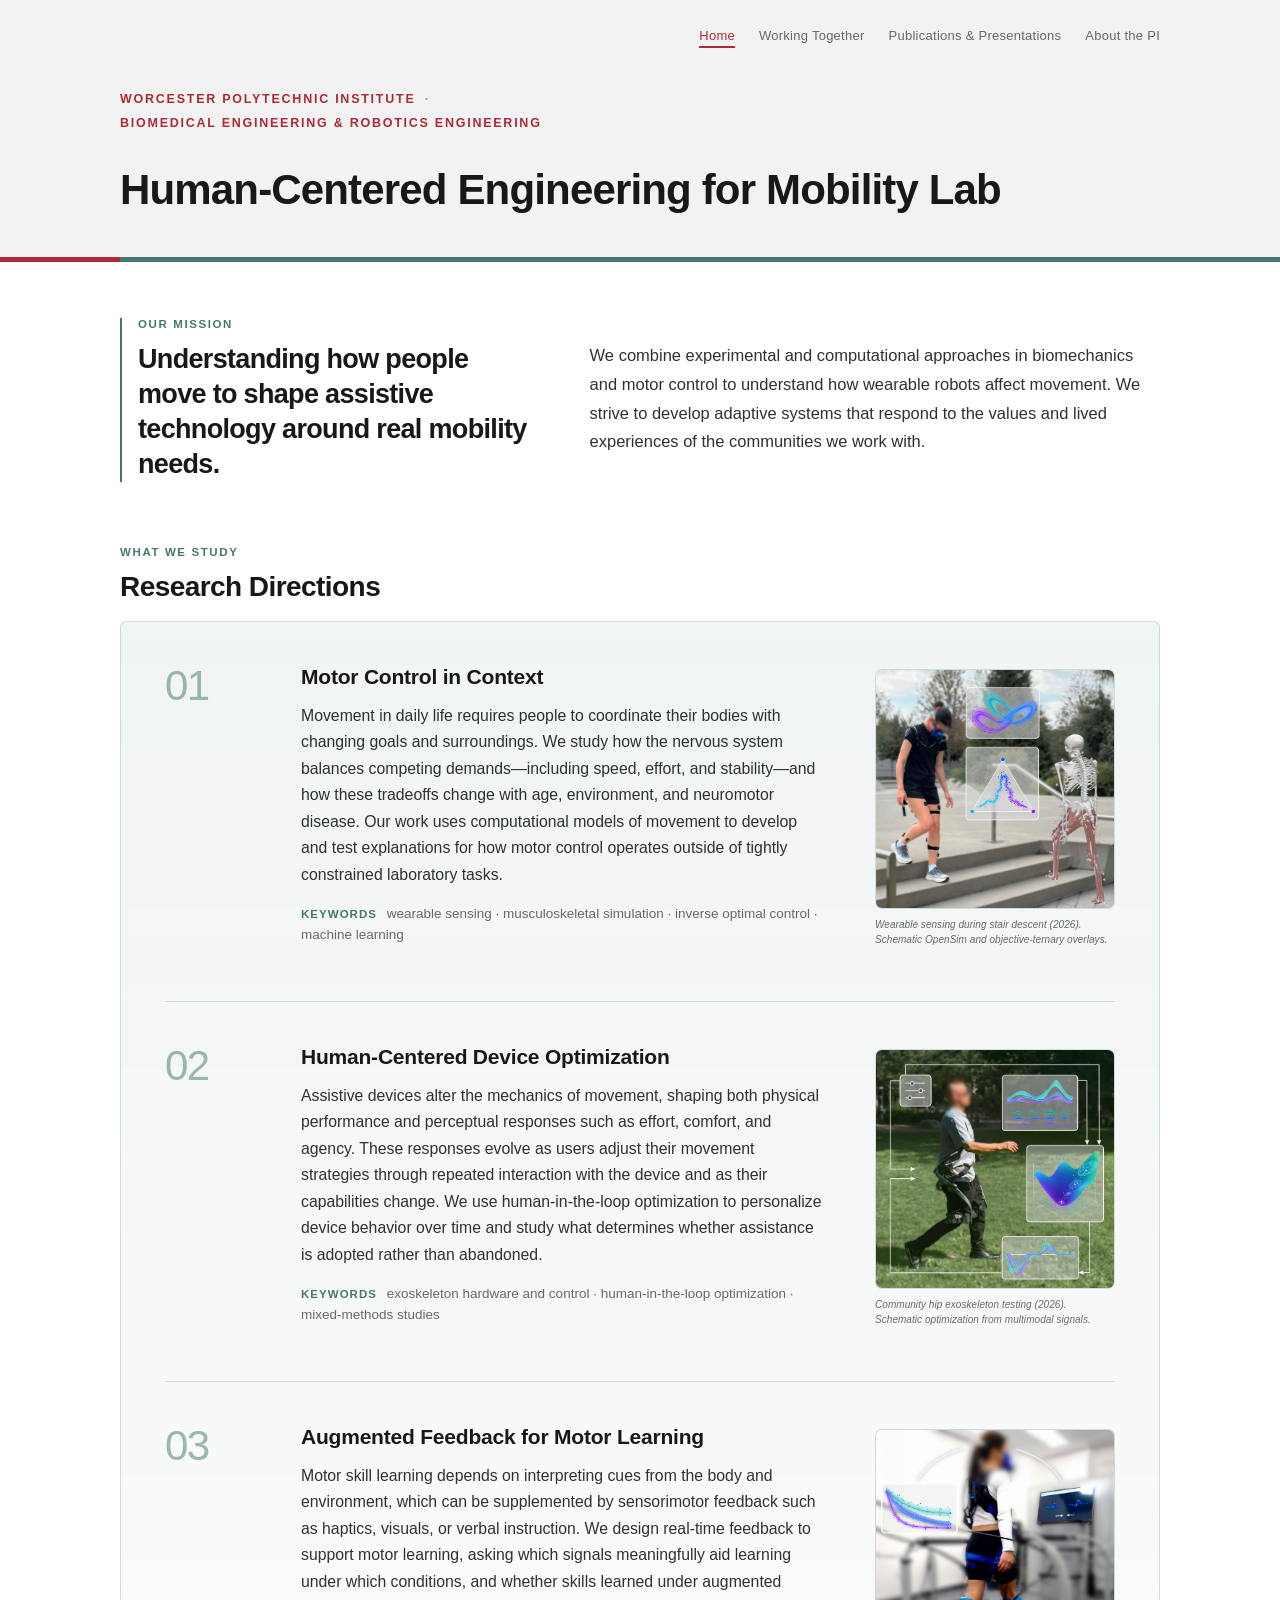
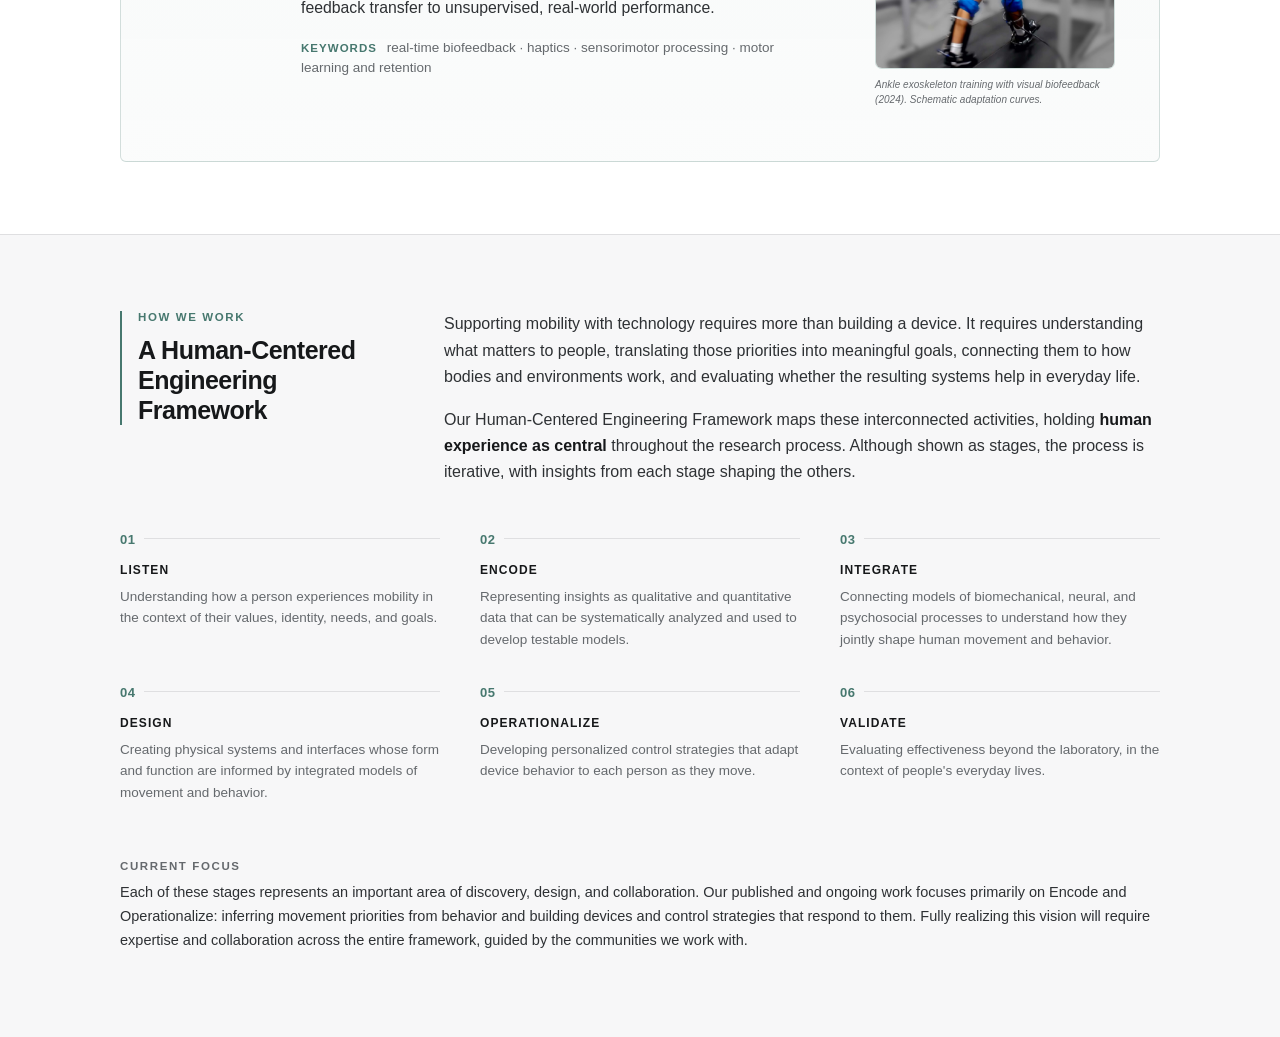
==== index.html @ 4e9370fb "Add research thrust captions" ====
<!DOCTYPE html>
<html lang="en">
<head>
<meta charset="UTF-8">
<meta name="viewport" content="width=device-width, initial-scale=1">
<title>Human-Centered Engineering for Mobility Lab — WPI</title>
<style>
  :root{
    --header:#F2F2F3;
    --heading:#16181A;
    --heading-deep:#0C0E10;
    --ink:#2E3134;
    --muted:#65696D;
    --line:#DFDFE1;
    --surface:#F7F7F8;
    --paper:#ffffff;
    --crimson:#AC2B37;
    --teal:#47786F;
    --teal-soft:#EDF3F1;
    --wrap:1120px;
    --gutter:40px;
    --sq:240px;
  }

  *{box-sizing:border-box;}
  body{margin:0;font-family:'Helvetica Neue',Arial,sans-serif;color:var(--ink);background:var(--paper);}
  .wrap{max-width:var(--wrap);margin:0 auto;padding:0 var(--gutter);}
  @media (min-width:1700px){:root{--wrap:1240px;}}
  strong{color:var(--heading);font-weight:600;}

  /* Shared section language */
  .eyebrow{
    margin:0 0 10px;
    font-size:11.5px;
    line-height:1.2;
    letter-spacing:.14em;
    text-transform:uppercase;
    font-weight:700;
    color:var(--teal);
  }
  .section-title{
    margin:0;
    color:var(--heading);
    font-size:28px;
    line-height:1.2;
    letter-spacing:-.02em;
    font-weight:650;
  }
  .section-intro{
    max-width:760px;
    margin:14px 0 0;
    font-size:16px;
    line-height:1.65;
    color:var(--ink);
  }

  /* HERO: institutional identity */
  .hero{background:var(--header);padding:28px 0 48px;position:relative;}
  .hero::after{
    content:'';position:absolute;left:0;right:0;bottom:0;height:5px;
    /* the crimson/teal break lands on the content edge at every width */
    background:linear-gradient(to right,
      var(--crimson) 0,
      var(--crimson) max(var(--gutter), calc((100% - var(--wrap))/2 + var(--gutter))),
      var(--teal) 0);
  }
  .topnav{display:flex;justify-content:flex-end;gap:24px;margin-bottom:40px;}
  .topnav a{color:var(--muted);font-size:13px;text-decoration:none;letter-spacing:.02em;padding-bottom:3px;border-bottom:2px solid transparent;}
  .topnav a:hover{color:var(--heading);}
  .topnav a.here{color:var(--crimson);border-bottom-color:var(--crimson);}
  .kicker{font-size:12.5px;letter-spacing:.14em;text-transform:uppercase;color:var(--crimson);font-weight:700;margin-bottom:30px;line-height:1.9;}
  .kicker .sep{margin:0 .75em;opacity:.55;}
  .hero h1{font-size:42px;line-height:1.15;margin:0;color:var(--heading);font-weight:650;letter-spacing:-.02em;}

  /* MISSION: open editorial statement between the hero and research panel */
  .mission{padding:56px 0 64px;background:var(--paper);}
  .mission-inner{
    display:grid;grid-template-columns:minmax(280px,.85fr) minmax(0,1.15fr);
    gap:48px;align-items:start;
    text-align:left;
  }
  .mission-heading{padding-left:16px;border-left:2px solid var(--teal);}
  .mission .eyebrow{color:var(--teal);}
  .mission .tagline{
    font-size:27px;line-height:1.3;font-weight:650;color:var(--heading);
    margin:0;letter-spacing:-.025em;max-width:430px;
  }
  .mission .statement{
    font-size:16.5px;line-height:1.75;margin:23px 0 0;color:var(--ink);max-width:620px;
  }

  /* RESEARCH DIRECTIONS: concrete program, structured and image-bearing */
  .thrusts{padding:0 0 72px;}
  .research-header{display:grid;grid-template-columns:minmax(0,1fr) minmax(0,1.15fr);gap:60px;align-items:end;margin-bottom:18px;}
  .research-header .section-intro{margin:0;max-width:none;padding-bottom:3px;}
  .thrusts .panel{
    padding:0 44px;
    border-radius:6px;
    background:linear-gradient(180deg,rgba(71,120,111,.08),rgba(71,120,111,.025));
    border:1px solid rgba(71,120,111,.22);
  }
  .thrust{
    display:grid;grid-template-columns:84px minmax(0,1fr) var(--sq);
    gap:52px;padding:42px 0 54px;border-top:1px solid rgba(71,120,111,.2);align-items:start;
  }
  .thrust:first-child{border-top:none;}
  .thrust-index{
    font-size:42px;line-height:1;color:#47786f85;
    letter-spacing:-.04em;font-weight:500;padding-top:1px;
  }
  .thrust-body{
    display:flex;flex-direction:column;justify-content:space-between;
    min-height:var(--sq);
  }
  .thrust h3{margin:0 0 12px;font-size:21px;line-height:1.25;color:var(--heading);letter-spacing:-.01em;}
  .thrust p{margin:0;font-size:15.8px;line-height:1.68;color:var(--ink);}
  .approaches{margin-top:16px!important;font-size:13.5px!important;line-height:1.5!important;color:var(--muted)!important;font-style:normal!important;}
  .approaches strong{font-size:11.5px;text-transform:uppercase;letter-spacing:.09em;color:var(--teal);margin-right:6px;}
  .thrust .photo{
    aspect-ratio:1/1;border-radius:7px;overflow:hidden;margin-top:5px;
    border:1px solid rgba(71,120,111,.18);background:var(--teal-soft);
  }
  .thrust .photo img{width:100%;height:100%;object-fit:cover;display:block;object-position:center;}
  .thrust-figure{margin:0;}
  .thrust figcaption{
    margin-top:9px;font-size:10px;line-height:1.45;color:var(--muted);
    font-style:italic;letter-spacing:.005em;
  }

  /* FRAMEWORK: a distinct conceptual lens, full-width band */
  .framework{padding:76px 0 84px;background:var(--surface);border-top:1px solid var(--line);}
  .framework-shell{
    display:grid;grid-template-columns:260px minmax(0,1fr);gap:64px;
    align-items:start;
  }
  .framework-label{
    position:sticky;top:28px;
    padding-left:16px;border-left:2px solid var(--teal);
  }
  .framework-label .eyebrow{color:var(--teal);}
  .framework-label .section-title{font-size:25px;}
  .framework-copy p{font-size:16px;line-height:1.65;color:var(--ink);margin:0 0 16px;}
  .framework-copy p:last-child{margin-bottom:0;}
  .framework-figure{margin:52px 0 0;padding:0;background:transparent;border:0;}
  .framework-figure img{width:100%;height:auto;display:block;border-radius:4px;margin:0;}
  .framework-figure:not(:has(img)) .stage-row,
  .framework-figure:has(img[hidden]) .stage-row { margin-top: 0; }

   .stage-row{
    display:grid;grid-template-columns:repeat(3,minmax(0,1fr));gap:40px 40px;margin:0;
    counter-reset:stage;
  }
  .stage-row div{
    font-size:13.5px;line-height:1.6;color:var(--muted);
    padding-top:12px;border-top:1px solid var(--line);
    counter-increment:stage;position:relative;
  }
  /* stage number sits on the rule, knocked out of the line */
  .stage-row div::before{
    content:counter(stage,decimal-leading-zero);
    position:absolute;top:0;left:0;transform:translateY(-50%);
    font-size:13px;line-height:1;font-weight:600;letter-spacing:.04em;
    color:var(--teal);
    background:var(--surface);padding:0 8px 0 0;
  }
  .stage-row h5{margin:10px 0 6px;font-size:12px;color:var(--heading);text-transform:uppercase;letter-spacing:.09em;}
  
  .stage-row p{margin:0;}
  .framework-note{width:100%;max-width:none;margin:56px 0 0;}
  .framework-note .eyebrow{margin-bottom:8px;color:var(--muted);}
  .framework-note .note-copy{margin:0;font-size:14.5px;line-height:1.65;color:var(--ink);}

  @media (max-width:1120px){
    .stage-row{gap:26px 28px;}
  }
  @media (max-width:980px){
    .thrust{grid-template-columns:72px minmax(0,1fr) 200px;gap:38px;}
  }
  @media (max-width:860px){
    .mission-inner{grid-template-columns:1fr;gap:26px;}
    .mission-heading{padding-left:14px;}
    .mission .tagline,.mission .statement{max-width:680px;}
    .mission .statement{margin-top:0;}
    .research-header{grid-template-columns:1fr;gap:14px;}
    .research-header .section-intro{padding-bottom:0;}
    .thrust{grid-template-columns:60px minmax(0,1fr);gap:24px;}
    .thrust-figure{grid-column:2;max-width:320px;margin-top:17px;}
    .thrust-body{min-height:0;}
    .framework-shell{grid-template-columns:1fr;gap:26px;}
    .framework-label{position:static;}
    .framework-figure{margin-top:32px;padding:0;}
  }
  @media (max-width:760px){
    :root{--gutter:24px;}
    .hero{padding:22px 0 40px;}
    .hero h1{font-size:32px;}
    .topnav{justify-content:flex-start;flex-wrap:wrap;gap:16px;margin-bottom:28px;}
    .mission{padding:42px 0 48px;}
    .mission .tagline{font-size:25px;}
    .mission .statement{font-size:16px;}
    .thrusts{padding-bottom:64px;}
    .thrusts .panel{padding:0 24px;}
    .thrust{grid-template-columns:1fr;gap:12px;padding:34px 0;}
    .thrust-index{font-size:30px;}
    .thrust-figure{grid-column:1;max-width:300px;margin-top:13px;}
    .framework{padding:52px 0 58px;}
    .stage-row{grid-template-columns:repeat(2,minmax(0,1fr));gap:20px 22px;}
  }
  @media (max-width:520px){
    .stage-row{grid-template-columns:minmax(0,1fr);gap:16px;}
  }
</style>
</head>
<body>

<section class="hero">
  <div class="wrap">
    <div class="topnav">
      <a href="/" class="here">Home</a>
      <a href="/working-together/">Working Together</a>
      <a href="/publications/">Publications &amp; Presentations</a>
      <a href="/about/">About the PI</a>
    </div>
    <div class="kicker">Worcester Polytechnic Institute<span class="sep">·</span><br>Biomedical Engineering &amp; Robotics Engineering</div>
    <h1>Human-Centered Engineering for Mobility Lab</h1>
  </div>
</section>

<section class="mission">
  <div class="wrap">
    <div class="mission-inner">
      <div class="mission-heading">
        <p class="eyebrow">Our mission</p>
        <p class="tagline">Understanding how people move to shape assistive technology around real mobility needs.</p>
      </div>
      <p class="statement">We combine experimental and computational approaches in biomechanics and motor control to understand how wearable robots affect movement.
        We strive to develop adaptive systems that respond to the values and lived experiences of the communities we work with.</p>
    </div>
  </div>
</section>

<section class="thrusts">
  <div class="wrap">
    <div class="research-header">
      <div>
        <p class="eyebrow">What we study</p>
        <h2 class="section-title">Research Directions</h2>
      </div>
    </div>

    <div class="panel">
      <div class="thrust">
        <div class="thrust-index">01</div>
        <div class="thrust-body">
          <h3>Motor Control in Context</h3>
          <p>Movement in daily life requires people to coordinate their bodies with changing goals and surroundings. We study how the nervous system balances competing demands—including speed, effort, and stability—and how these tradeoffs change with age, environment, and neuromotor disease. Our work uses computational models of movement to develop and test explanations for how motor control operates outside of tightly constrained laboratory tasks.</p>
          <p class="approaches"><strong>Keywords</strong> wearable sensing · musculoskeletal simulation · inverse optimal control · machine learning </p>
        </div>
        <figure class="thrust-figure">
          <div class="photo"><img src="/media/thrusts_control.jpg" alt="Person walking on a city street wearing wearable motion and muscle sensors, beside a musculoskeletal model in the same posture and inset plots of movement dynamics and shifting control priorities."></div>
          <figcaption>Wearable sensing during stair descent (2026). Schematic OpenSim and objective-ternary overlays.</figcaption>
        </figure>
      </div>

      <div class="thrust">
        <div class="thrust-index">02</div>
        <div class="thrust-body">
          <h3>Human-Centered Device Optimization</h3>
          <p>Assistive devices alter the mechanics of movement, shaping both physical performance and perceptual responses such as effort, comfort, and agency. These responses evolve as users adjust their movement strategies through repeated interaction with the device and as their capabilities change. We use human-in-the-loop optimization to personalize device behavior over time and study what determines whether assistance is adopted rather than abandoned.</p>
          <p class="approaches"><strong>Keywords</strong> exoskeleton hardware and control · human-in-the-loop optimization · mixed-methods studies</p>
        </div>
        <figure class="thrust-figure">
          <div class="photo"><img src="/media/thrusts_hilo.jpg" alt="Person walking outdoors in a hip exoskeleton, with arrows tracing a human-in-the-loop optimization cycle: assistance settings, measured responses, an optimization landscape, and updated torque profiles."></div>
          <figcaption>Community hip exoskeleton testing (2026). Schematic optimization from multimodal signals.</figcaption>
        </figure>
      </div>

      <div class="thrust">
        <div class="thrust-index">03</div>
        <div class="thrust-body">
          <h3>Augmented Feedback for Motor Learning</h3>
          <p>Motor skill learning depends on interpreting cues from the body and environment, which can be supplemented by sensorimotor feedback such as haptics, visuals, or verbal instruction. We design real-time feedback to support motor learning, asking which signals meaningfully aid learning under which conditions, and whether skills learned under augmented feedback transfer to unsupervised, real-world performance.</p>
          <p class="approaches"><strong>Keywords</strong> real-time biofeedback · haptics · sensorimotor processing · motor learning and retention</p>
        </div>
        <figure class="thrust-figure">
          <div class="photo"><img src="/media/thrusts_coach.jpg" alt="Person walking on a treadmill with ankle exoskeletons while a monitor provides real-time visual biofeedback about their movement."></div>
          <figcaption>Ankle exoskeleton training with visual biofeedback (2024). Schematic adaptation curves.</figcaption>
        </figure>
      </div>
    </div>
  </div>
</section>

<section class="framework">
  <div class="wrap">
    <div class="framework-shell">
      <div class="framework-label">
        <p class="eyebrow">How we work</p>
        <h2 class="section-title">A Human-Centered Engineering Framework</h2>
      </div>

      <div class="framework-copy">
        <p>Supporting mobility with technology requires more than building a device. It requires understanding what matters to people, translating those priorities into meaningful goals, connecting them to how bodies and environments work, and evaluating whether the resulting systems help in everyday life.</p>
        <p>Our Human-Centered Engineering Framework maps these interconnected activities, holding <strong>human experience as central</strong> throughout the research process. Although shown as stages, the process is iterative, with insights from each stage shaping the others.</p>
      </div>
    </div>

    <figure class="framework-figure">
      <figcaption class="stage-row">
        <div><h5>Listen</h5><p>Understanding how a person experiences mobility in the context of their values, identity, needs, and goals.</p></div>
        <div><h5>Encode</h5><p>Representing insights as qualitative and quantitative data that can be systematically analyzed and used to develop testable models.</p></div>
        <div><h5>Integrate</h5><p>Connecting models of biomechanical, neural, and psychosocial processes to understand how they jointly shape human movement and behavior.</p></div>
        <div><h5>Design</h5><p>Creating physical systems and interfaces whose form and function are informed by integrated models of movement and behavior.</p></div>
        <div><h5>Operationalize</h5><p>Developing personalized control strategies that adapt device behavior to each person as they move.</p></div>
        <div><h5>Validate</h5><p>Evaluating effectiveness beyond the laboratory, in the context of people's everyday lives.</p></div>
      </figcaption>
    </figure>

    <div class="framework-note">
      <p class="eyebrow">Current focus</p>
      <p class="note-copy">Each of these stages represents an important area of discovery, design, and collaboration. Our published and ongoing work focuses primarily on Encode and Operationalize: inferring movement priorities from behavior and building devices and control strategies that respond to them. Fully realizing this vision will require expertise and collaboration across the entire framework, guided by the communities we work with.</p>
    </div>
  </div>
</section>

</body>
</html>
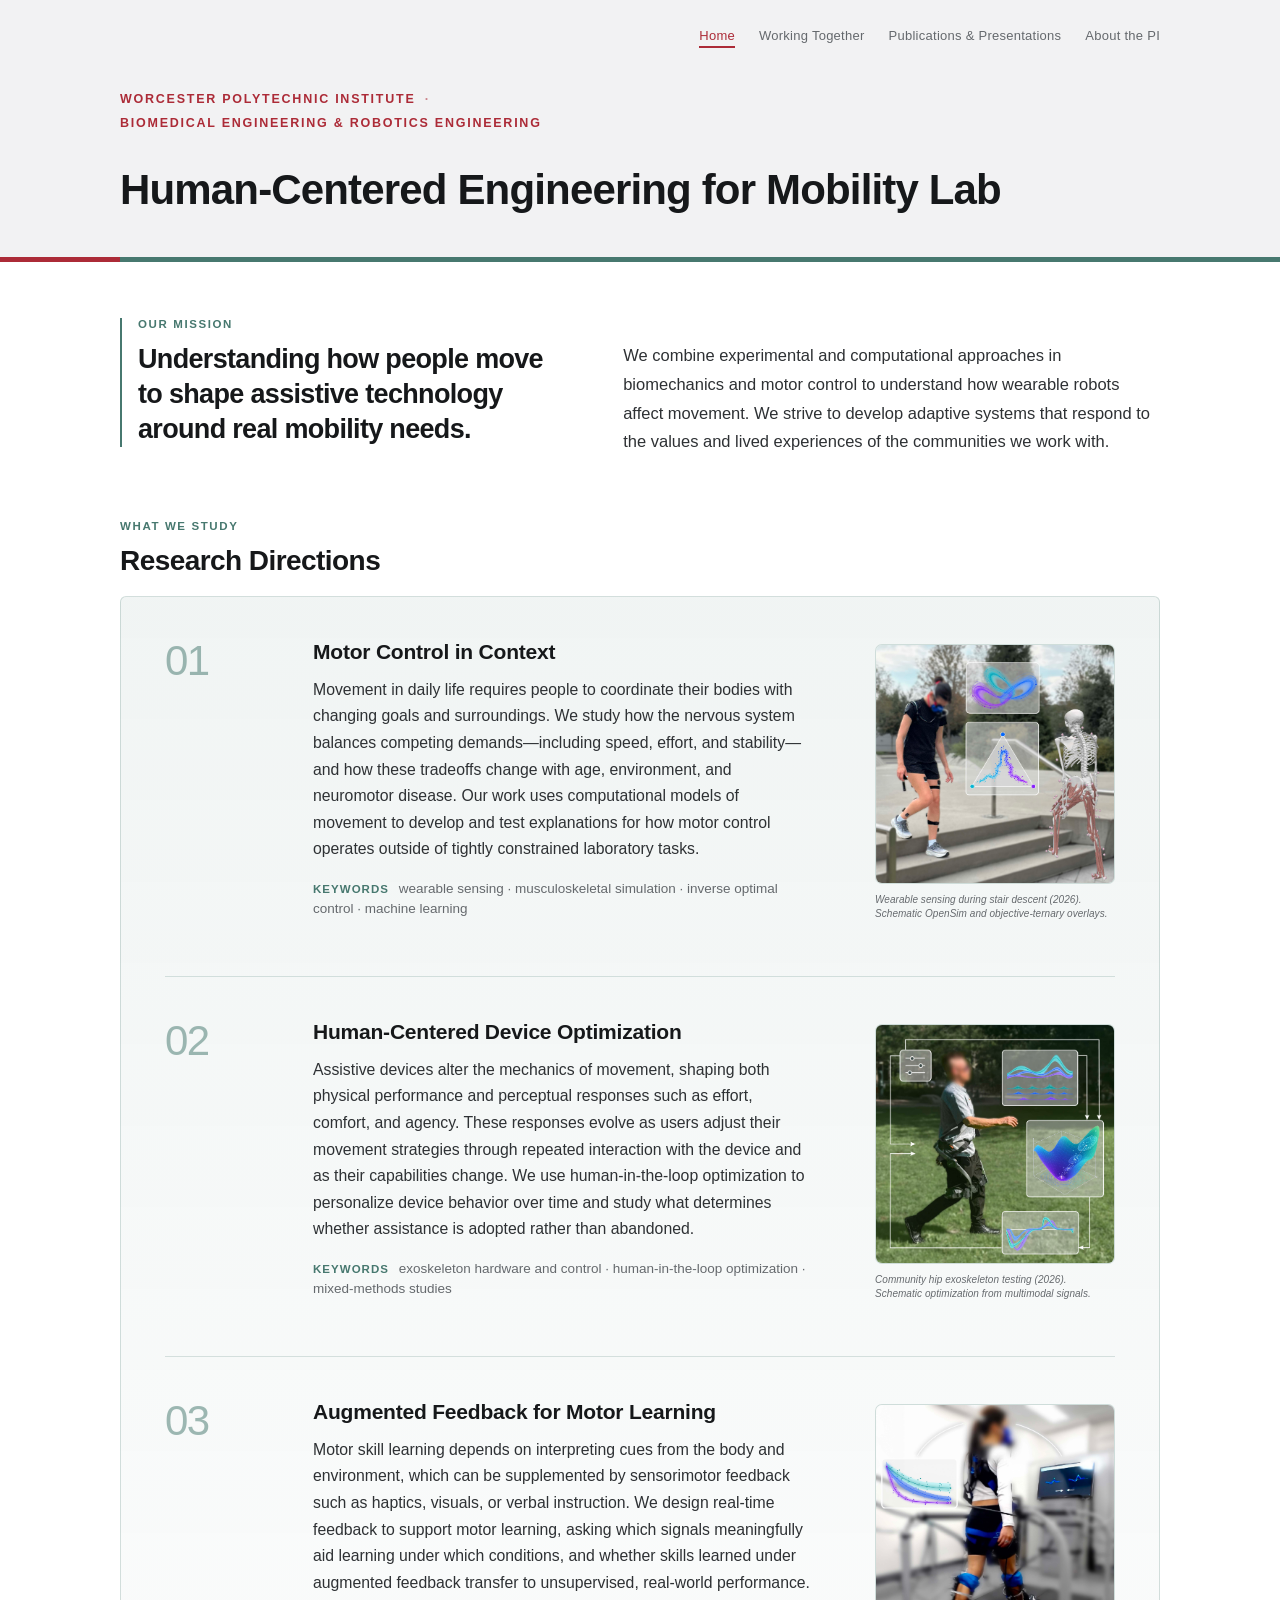
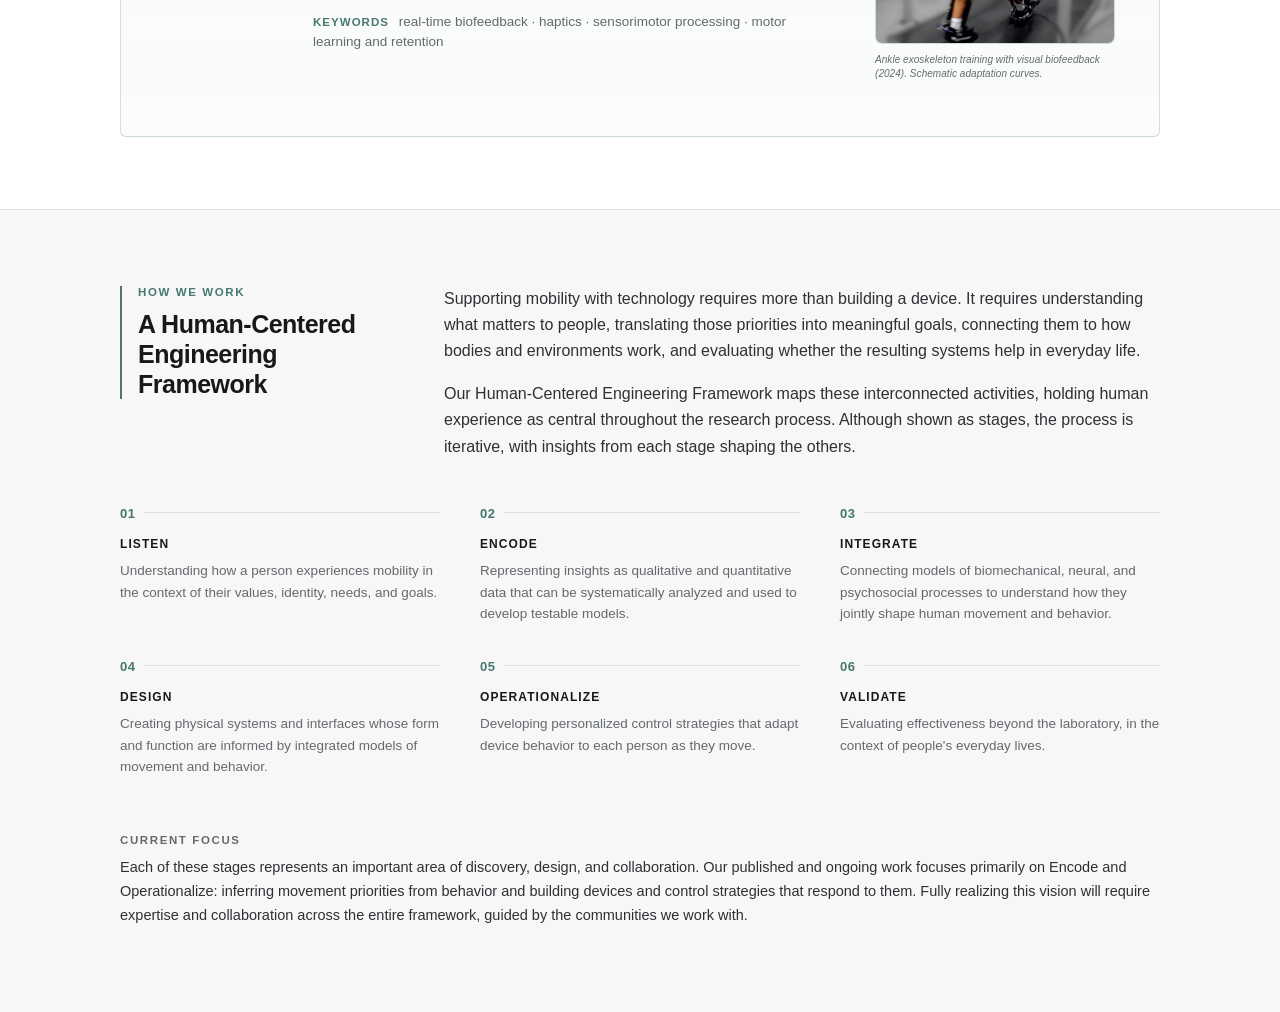
==== commit b2c93a0b: "Landing page styling" ====
--- a/index.html
+++ b/index.html
@@ -75,8 +75,8 @@
   /* MISSION: open editorial statement between the hero and research panel */
   .mission{padding:56px 0 64px;background:var(--paper);}
   .mission-inner{
-    display:grid;grid-template-columns:minmax(280px,.85fr) minmax(0,1.15fr);
-    gap:48px;align-items:start;
+    display:grid;grid-template-columns:minmax(280px,.9fr) minmax(0,1.1fr);
+    gap:64px;align-items:start;
     text-align:left;
   }
   .mission-heading{padding-left:16px;border-left:2px solid var(--teal);}
@@ -101,7 +101,7 @@
   }
   .thrust{
     display:grid;grid-template-columns:84px minmax(0,1fr) var(--sq);
-    gap:52px;padding:42px 0 54px;border-top:1px solid rgba(71,120,111,.2);align-items:start;
+    gap:64px;padding:42px 0 54px;border-top:1px solid rgba(71,120,111,.2);align-items:start;
   }
   .thrust:first-child{border-top:none;}
   .thrust-index{
@@ -174,7 +174,7 @@
     .stage-row{gap:26px 28px;}
   }
   @media (max-width:980px){
-    .thrust{grid-template-columns:72px minmax(0,1fr) 200px;gap:38px;}
+    .thrust{grid-template-columns:72px minmax(0,1fr) 200px;gap:44px;}
   }
   @media (max-width:860px){
     .mission-inner{grid-template-columns:1fr;gap:26px;}
@@ -301,7 +301,7 @@
 
       <div class="framework-copy">
         <p>Supporting mobility with technology requires more than building a device. It requires understanding what matters to people, translating those priorities into meaningful goals, connecting them to how bodies and environments work, and evaluating whether the resulting systems help in everyday life.</p>
-        <p>Our Human-Centered Engineering Framework maps these interconnected activities, holding <strong>human experience as central</strong> throughout the research process. Although shown as stages, the process is iterative, with insights from each stage shaping the others.</p>
+        <p>Our Human-Centered Engineering Framework maps these interconnected activities, holding human experience as central throughout the research process. Although shown as stages, the process is iterative, with insights from each stage shaping the others.</p>
       </div>
     </div>
 
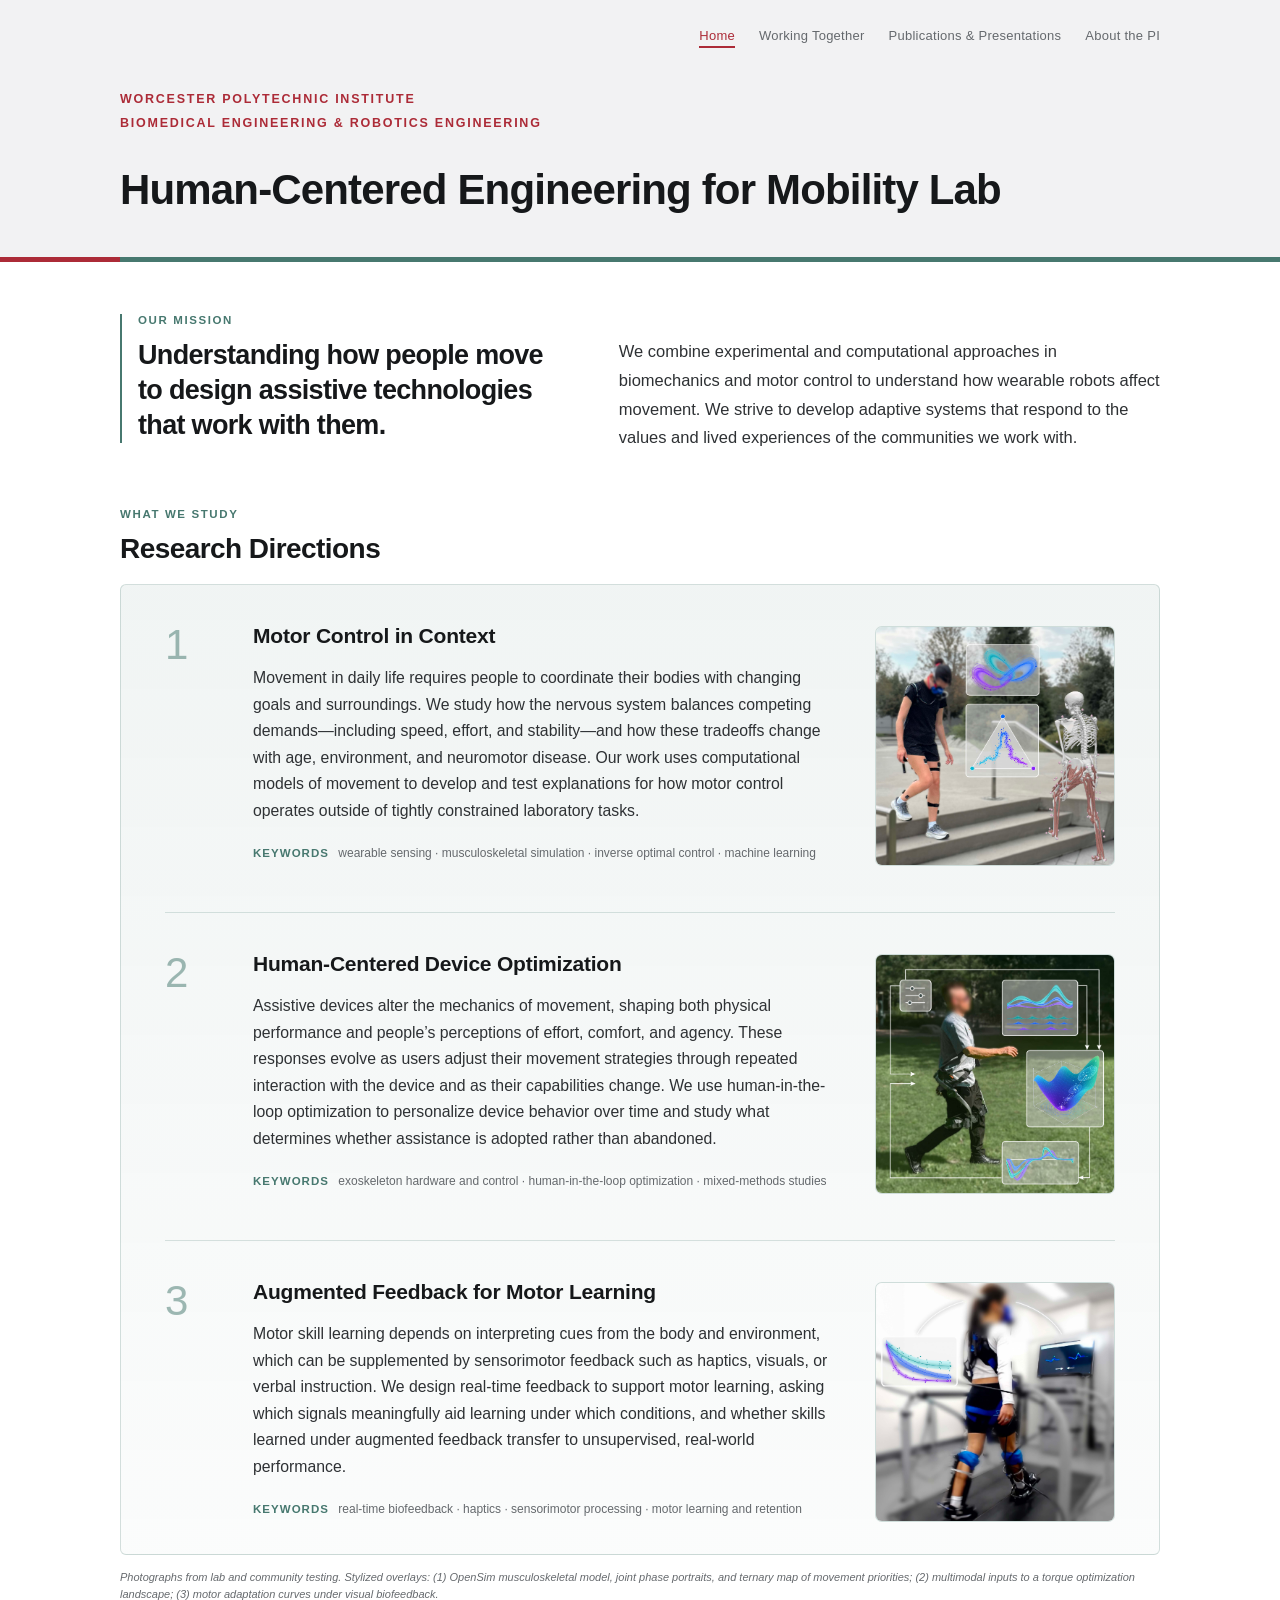
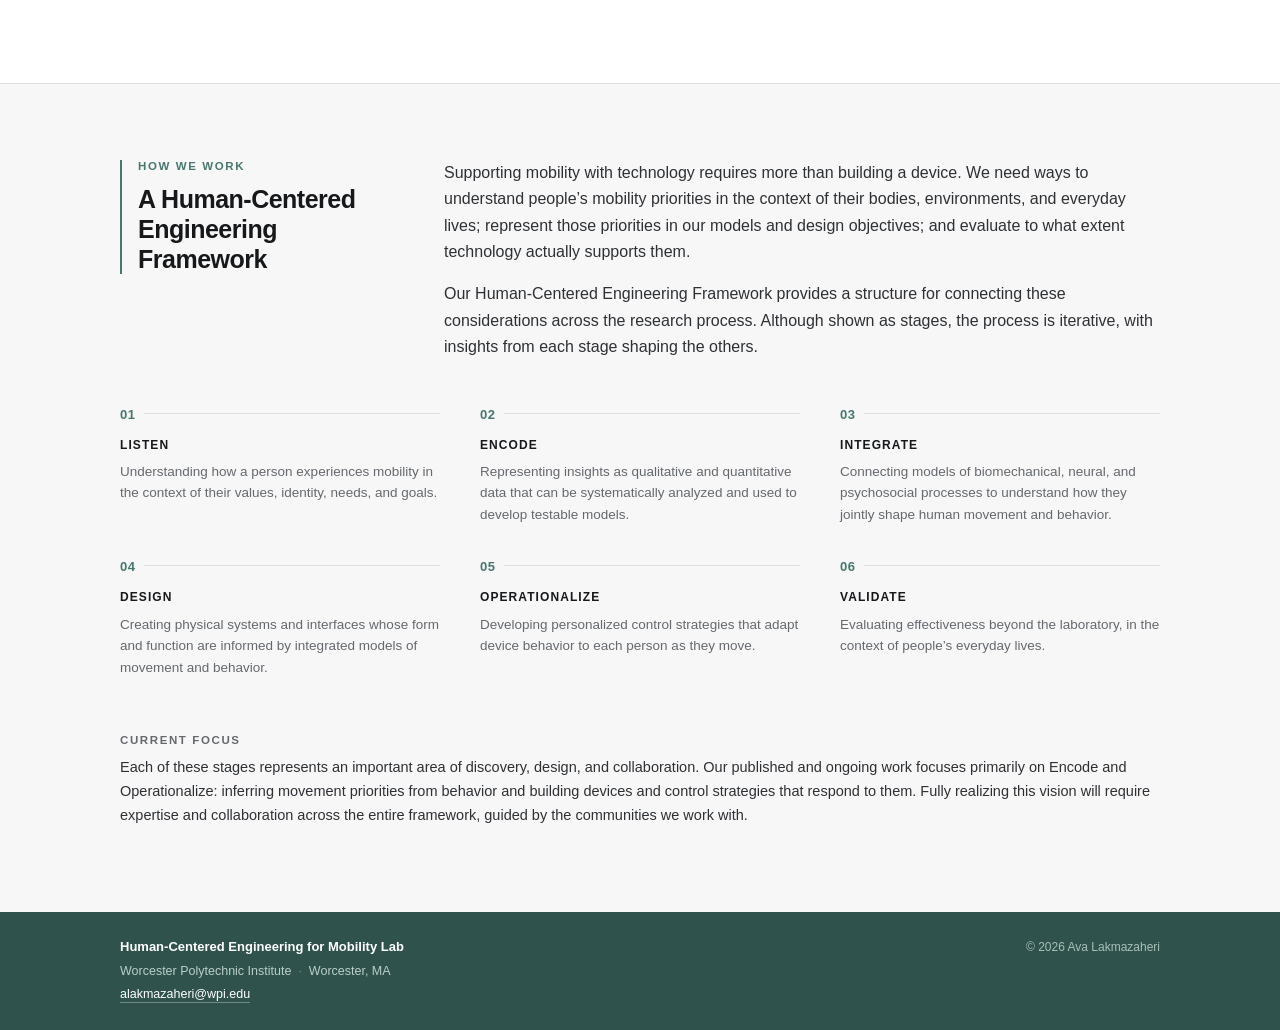
==== commit 095f9b02: "Add footer, meta, tweak language" ====
--- a/index.html
+++ b/index.html
@@ -4,6 +4,7 @@
 <meta charset="UTF-8">
 <meta name="viewport" content="width=device-width, initial-scale=1">
 <title>Human-Centered Engineering for Mobility Lab — WPI</title>
+<meta name="description" content="The Human-Centered Engineering for Mobility Lab at WPI studies how people move and adapt, and designs assistive technologies that work with them.">
 <style>
   :root{
     --header:#F2F2F3;
@@ -14,6 +15,10 @@
     --line:#DFDFE1;
     --surface:#F7F7F8;
     --paper:#ffffff;
+    --footer:#2F534C;
+    --footer-name:#ffffff;
+    --footer-text:#BBCEC9;
+    --footer-dim:#A8BFB9;
     --crimson:#AC2B37;
     --teal:#47786F;
     --teal-soft:#EDF3F1;
@@ -73,10 +78,10 @@
   .hero h1{font-size:42px;line-height:1.15;margin:0;color:var(--heading);font-weight:650;letter-spacing:-.02em;}
 
   /* MISSION: open editorial statement between the hero and research panel */
-  .mission{padding:56px 0 64px;background:var(--paper);}
+  .mission{padding:52px 0 56px;background:var(--paper);}
   .mission-inner{
     display:grid;grid-template-columns:minmax(280px,.9fr) minmax(0,1.1fr);
-    gap:64px;align-items:start;
+    gap:56px;align-items:start;
     text-align:left;
   }
   .mission-heading{padding-left:16px;border-left:2px solid var(--teal);}
@@ -100,8 +105,8 @@
     border:1px solid rgba(71,120,111,.22);
   }
   .thrust{
-    display:grid;grid-template-columns:84px minmax(0,1fr) var(--sq);
-    gap:64px;padding:42px 0 54px;border-top:1px solid rgba(71,120,111,.2);align-items:start;
+    display:grid;grid-template-columns:48px minmax(0,1fr) var(--sq);
+    gap:40px;padding:38px 0 46px;border-top:1px solid rgba(71,120,111,.2);align-items:start;
   }
   .thrust:first-child{border-top:none;}
   .thrust-index{
@@ -114,16 +119,23 @@
   }
   .thrust h3{margin:0 0 12px;font-size:21px;line-height:1.25;color:var(--heading);letter-spacing:-.01em;}
   .thrust p{margin:0;font-size:15.8px;line-height:1.68;color:var(--ink);}
-  .approaches{margin-top:16px!important;font-size:13.5px!important;line-height:1.5!important;color:var(--muted)!important;font-style:normal!important;}
+  .approaches{margin-top:16px!important;font-size:12px!important;line-height:1.5!important;color:var(--muted)!important;font-style:normal!important;}
   .approaches strong{font-size:11.5px;text-transform:uppercase;letter-spacing:.09em;color:var(--teal);margin-right:6px;}
   .thrust .photo{
-    aspect-ratio:1/1;border-radius:7px;overflow:hidden;margin-top:5px;
+    aspect-ratio:1/1;border-radius:7px;overflow:hidden;margin-top:3px;
     border:1px solid rgba(71,120,111,.18);background:var(--teal-soft);
   }
   .thrust .photo img{width:100%;height:100%;object-fit:cover;display:block;object-position:center;}
   .thrust-figure{margin:0;}
+  .thrust:last-of-type{padding-bottom:32px;}
+  .panel-note{
+    margin:14px 0 8px;
+    font-size:11px;line-height:1.55;color:var(--muted);
+    font-style:italic;
+    /* max-width:820px; */
+  }
   .thrust figcaption{
-    margin-top:9px;font-size:10px;line-height:1.45;color:var(--muted);
+    margin-top:8px;font-size:10px;line-height:1.45;color:var(--muted);
     font-style:italic;letter-spacing:.005em;
   }
 
@@ -174,7 +186,7 @@
     .stage-row{gap:26px 28px;}
   }
   @media (max-width:980px){
-    .thrust{grid-template-columns:72px minmax(0,1fr) 200px;gap:44px;}
+    .thrust{grid-template-columns:48px minmax(0,1fr) 200px;gap:40px;}
   }
   @media (max-width:860px){
     .mission-inner{grid-template-columns:1fr;gap:26px;}
@@ -183,7 +195,7 @@
     .mission .statement{margin-top:0;}
     .research-header{grid-template-columns:1fr;gap:14px;}
     .research-header .section-intro{padding-bottom:0;}
-    .thrust{grid-template-columns:60px minmax(0,1fr);gap:24px;}
+    .thrust{grid-template-columns:48px minmax(0,1fr);gap:24px;}
     .thrust-figure{grid-column:2;max-width:320px;margin-top:17px;}
     .thrust-body{min-height:0;}
     .framework-shell{grid-template-columns:1fr;gap:26px;}
@@ -209,6 +221,20 @@
   @media (max-width:520px){
     .stage-row{grid-template-columns:minmax(0,1fr);gap:16px;}
   }
+
+  /* FOOTER */
+  /* FOOTER */
+  .site-footer{background:var(--footer);color:var(--footer-text);font-size:13px;padding:24px 0 22px;}
+  .site-footer p{margin:0 0 3px;line-height:1.65;}
+  .site-footer a{color:var(--footer-name);text-decoration:none;border-bottom:1px solid rgba(255,255,255,.32);padding-bottom:1px;}
+  .site-footer a:hover{border-bottom-color:var(--footer-name);}
+  .footer-toprow{display:flex;justify-content:space-between;align-items:baseline;gap:28px;margin:0 0 3px;}
+  .footer-toprow p{margin:0;}
+  .footer-name{color:var(--footer-name);font-weight:600;}
+  .footer-cr{color:var(--footer-dim);font-size:12px;white-space:nowrap;}
+  .footer-meta{font-size:12.5px;}
+  .footer-sep{opacity:.5;padding:0 7px;}
+  @media (max-width:760px){.site-footer{padding:22px 0 20px;}.footer-toprow{flex-direction:column;align-items:flex-start;gap:6px;}}
 </style>
 </head>
 <body>
@@ -221,7 +247,7 @@
       <a href="/publications/">Publications &amp; Presentations</a>
       <a href="/about/">About the PI</a>
     </div>
-    <div class="kicker">Worcester Polytechnic Institute<span class="sep">·</span><br>Biomedical Engineering &amp; Robotics Engineering</div>
+    <div class="kicker">Worcester Polytechnic Institute<br>Biomedical Engineering &amp; Robotics Engineering</div>
     <h1>Human-Centered Engineering for Mobility Lab</h1>
   </div>
 </section>
@@ -231,7 +257,7 @@
     <div class="mission-inner">
       <div class="mission-heading">
         <p class="eyebrow">Our mission</p>
-        <p class="tagline">Understanding how people move to shape assistive technology around real mobility needs.</p>
+        <p class="tagline">Understanding how people move to design assistive technologies that work with them.</p>
       </div>
       <p class="statement">We combine experimental and computational approaches in biomechanics and motor control to understand how wearable robots affect movement.
         We strive to develop adaptive systems that respond to the values and lived experiences of the communities we work with.</p>
@@ -250,33 +276,31 @@
 
     <div class="panel">
       <div class="thrust">
-        <div class="thrust-index">01</div>
+        <div class="thrust-index">1</div>
         <div class="thrust-body">
           <h3>Motor Control in Context</h3>
           <p>Movement in daily life requires people to coordinate their bodies with changing goals and surroundings. We study how the nervous system balances competing demands—including speed, effort, and stability—and how these tradeoffs change with age, environment, and neuromotor disease. Our work uses computational models of movement to develop and test explanations for how motor control operates outside of tightly constrained laboratory tasks.</p>
           <p class="approaches"><strong>Keywords</strong> wearable sensing · musculoskeletal simulation · inverse optimal control · machine learning </p>
         </div>
         <figure class="thrust-figure">
-          <div class="photo"><img src="/media/thrusts_control.jpg" alt="Person walking on a city street wearing wearable motion and muscle sensors, beside a musculoskeletal model in the same posture and inset plots of movement dynamics and shifting control priorities."></div>
-          <figcaption>Wearable sensing during stair descent (2026). Schematic OpenSim and objective-ternary overlays.</figcaption>
+          <div class="photo"><img src="/media/thrusts_control.jpg" alt="Person descending outdoor stairs with wearable sensors on legs and face, beside a musculoskeletal model ascending stairs and inset plots of movement dynamics and shifting control priorities."></div>
         </figure>
       </div>
 
       <div class="thrust">
-        <div class="thrust-index">02</div>
+        <div class="thrust-index">2</div>
         <div class="thrust-body">
           <h3>Human-Centered Device Optimization</h3>
-          <p>Assistive devices alter the mechanics of movement, shaping both physical performance and perceptual responses such as effort, comfort, and agency. These responses evolve as users adjust their movement strategies through repeated interaction with the device and as their capabilities change. We use human-in-the-loop optimization to personalize device behavior over time and study what determines whether assistance is adopted rather than abandoned.</p>
+          <p>Assistive devices alter the mechanics of movement, shaping both physical performance and people’s perceptions of effort, comfort, and agency. These responses evolve as users adjust their movement strategies through repeated interaction with the device and as their capabilities change. We use human-in-the-loop optimization to personalize device behavior over time and study what determines whether assistance is adopted rather than abandoned.</p>
           <p class="approaches"><strong>Keywords</strong> exoskeleton hardware and control · human-in-the-loop optimization · mixed-methods studies</p>
         </div>
         <figure class="thrust-figure">
           <div class="photo"><img src="/media/thrusts_hilo.jpg" alt="Person walking outdoors in a hip exoskeleton, with arrows tracing a human-in-the-loop optimization cycle: assistance settings, measured responses, an optimization landscape, and updated torque profiles."></div>
-          <figcaption>Community hip exoskeleton testing (2026). Schematic optimization from multimodal signals.</figcaption>
         </figure>
       </div>
 
       <div class="thrust">
-        <div class="thrust-index">03</div>
+        <div class="thrust-index">3</div>
         <div class="thrust-body">
           <h3>Augmented Feedback for Motor Learning</h3>
           <p>Motor skill learning depends on interpreting cues from the body and environment, which can be supplemented by sensorimotor feedback such as haptics, visuals, or verbal instruction. We design real-time feedback to support motor learning, asking which signals meaningfully aid learning under which conditions, and whether skills learned under augmented feedback transfer to unsupervised, real-world performance.</p>
@@ -284,10 +308,18 @@
         </div>
         <figure class="thrust-figure">
           <div class="photo"><img src="/media/thrusts_coach.jpg" alt="Person walking on a treadmill with ankle exoskeletons while a monitor provides real-time visual biofeedback about their movement."></div>
-          <figcaption>Ankle exoskeleton training with visual biofeedback (2024). Schematic adaptation curves.</figcaption>
         </figure>
       </div>
-    </div>
+
+
+    </div>
+
+      <p class="panel-note">
+        Photographs from lab and community testing. Stylized overlays: 
+        (1) OpenSim musculoskeletal model, joint phase portraits, and ternary map of movement priorities;
+        (2) multimodal inputs to a torque optimization landscape;
+        (3) motor adaptation curves under visual biofeedback.
+      </p>
   </div>
 </section>
 
@@ -300,8 +332,8 @@
       </div>
 
       <div class="framework-copy">
-        <p>Supporting mobility with technology requires more than building a device. It requires understanding what matters to people, translating those priorities into meaningful goals, connecting them to how bodies and environments work, and evaluating whether the resulting systems help in everyday life.</p>
-        <p>Our Human-Centered Engineering Framework maps these interconnected activities, holding human experience as central throughout the research process. Although shown as stages, the process is iterative, with insights from each stage shaping the others.</p>
+        <p>Supporting mobility with technology requires more than building a device. We need ways to understand people’s mobility priorities in the context of their bodies, environments, and everyday lives; represent those priorities in our models and design objectives; and evaluate to what extent technology actually supports them.</p>
+        <p>Our Human-Centered Engineering Framework provides a structure for connecting these considerations across the research process. Although shown as stages, the process is iterative, with insights from each stage shaping the others.</p>
       </div>
     </div>
 
@@ -312,7 +344,7 @@
         <div><h5>Integrate</h5><p>Connecting models of biomechanical, neural, and psychosocial processes to understand how they jointly shape human movement and behavior.</p></div>
         <div><h5>Design</h5><p>Creating physical systems and interfaces whose form and function are informed by integrated models of movement and behavior.</p></div>
         <div><h5>Operationalize</h5><p>Developing personalized control strategies that adapt device behavior to each person as they move.</p></div>
-        <div><h5>Validate</h5><p>Evaluating effectiveness beyond the laboratory, in the context of people's everyday lives.</p></div>
+        <div><h5>Validate</h5><p>Evaluating effectiveness beyond the laboratory, in the context of people’s everyday lives.</p></div>
       </figcaption>
     </figure>
 
@@ -323,5 +355,17 @@
   </div>
 </section>
 
+
+<footer class="site-footer">
+  <div class="wrap">
+    <div class="footer-toprow">
+      <p class="footer-name">Human-Centered Engineering for Mobility Lab</p>
+      <p class="footer-cr">&copy; 2026 Ava Lakmazaheri</p>
+    </div>
+    <p class="footer-meta">Worcester Polytechnic Institute<span class="footer-sep">&middot;</span>Worcester, MA</p>
+    <p class="footer-meta"><a href="mailto:alakmazaheri@wpi.edu">alakmazaheri@wpi.edu</a></p>
+  </div>
+</footer>
+
 </body>
 </html>
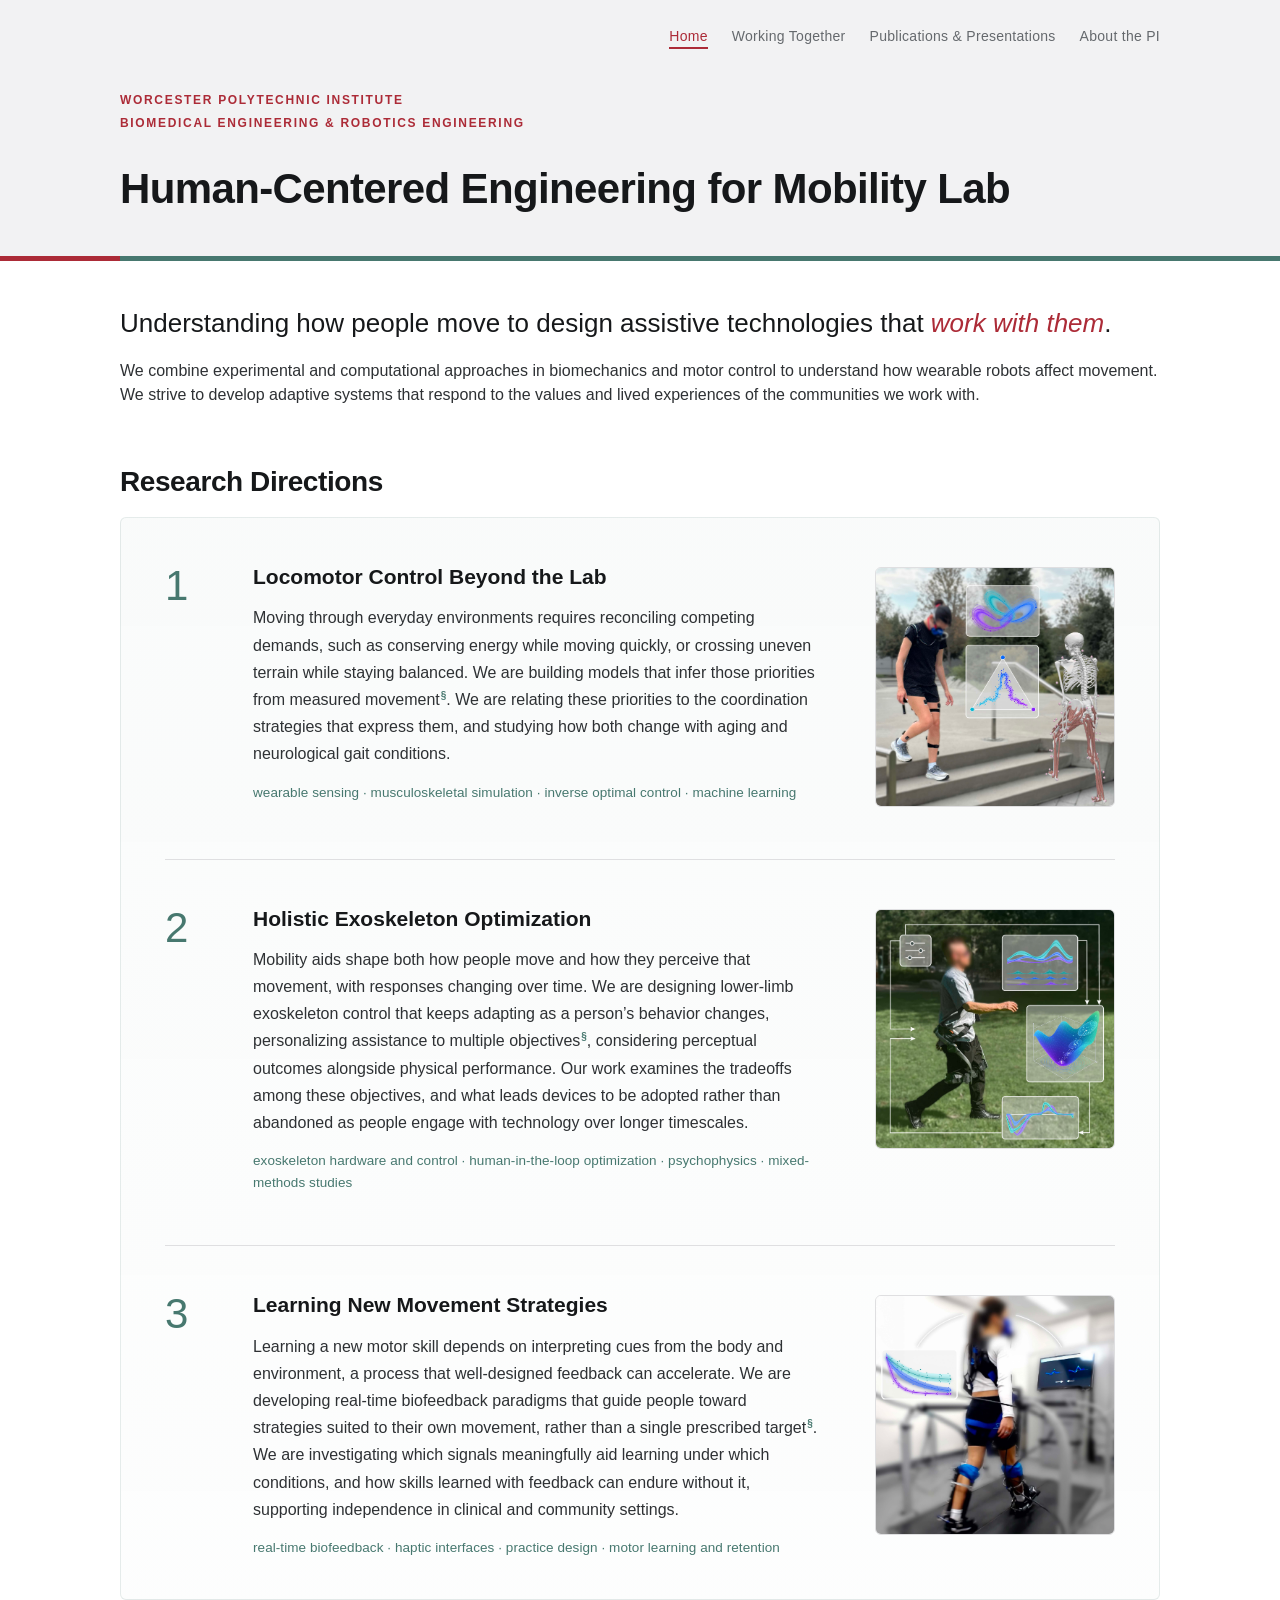
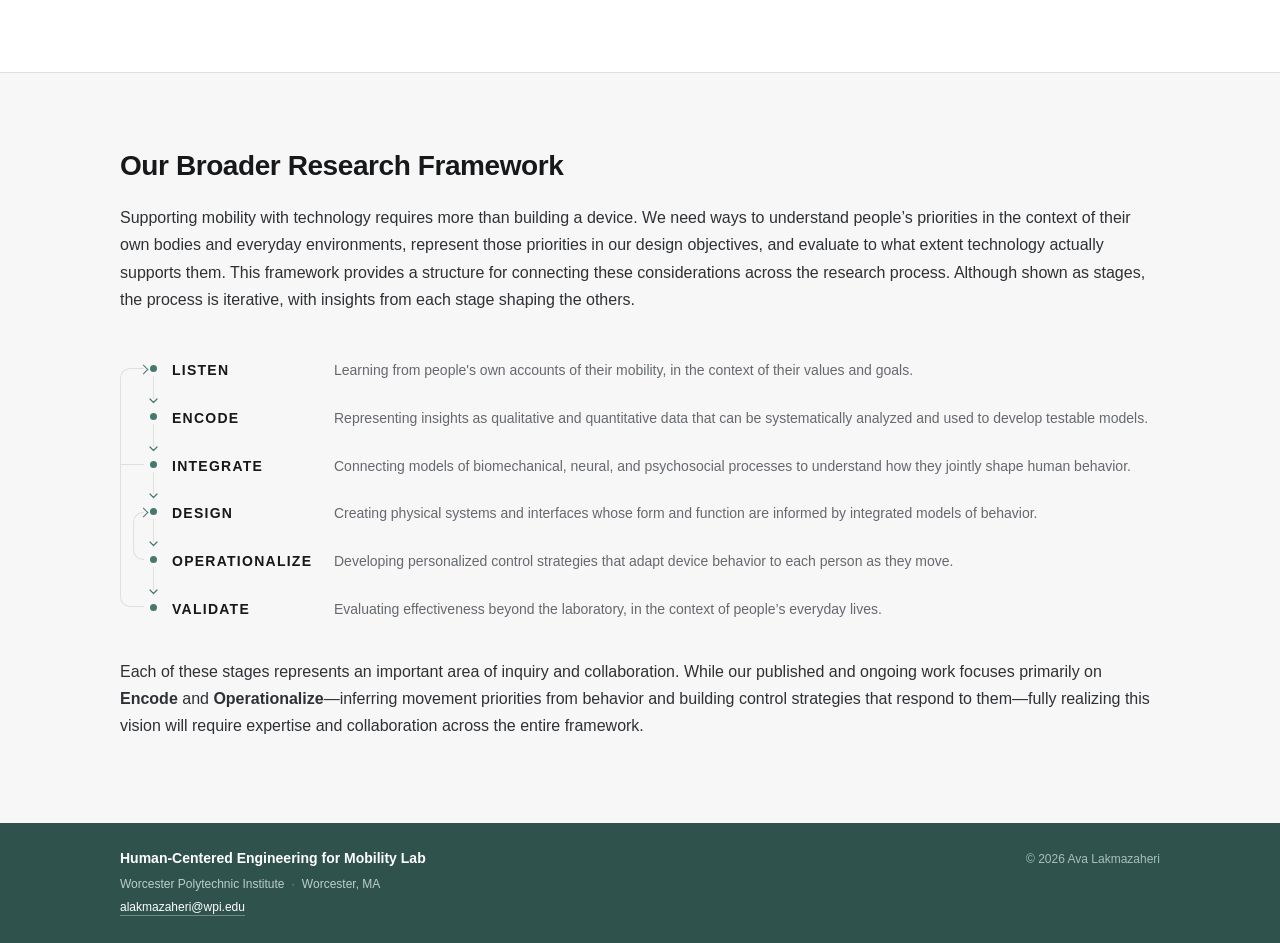
==== commit f282f698: "text and formatting updates" ====
--- a/index.html
+++ b/index.html
@@ -24,7 +24,7 @@
     --teal-soft:#EDF3F1;
     --wrap:1120px;
     --gutter:40px;
-    --sq:240px;
+    --thumb:240px;
   }
 
   *{box-sizing:border-box;}
@@ -33,206 +33,199 @@
   @media (min-width:1700px){:root{--wrap:1240px;}}
   strong{color:var(--heading);font-weight:600;}
 
-  /* Shared section language */
+  /* sections */
   .eyebrow{
     margin:0 0 10px;
-    font-size:11.5px;
+    font-size:12px;
     line-height:1.2;
     letter-spacing:.14em;
     text-transform:uppercase;
     font-weight:700;
-    color:var(--teal);
+    color:var(--muted);
   }
   .section-title{
     margin:0;
     color:var(--heading);
     font-size:28px;
     line-height:1.2;
-    letter-spacing:-.02em;
-    font-weight:650;
-  }
-  .section-intro{
-    max-width:760px;
-    margin:14px 0 0;
-    font-size:16px;
-    line-height:1.65;
-    color:var(--ink);
-  }
-
-  /* HERO: institutional identity */
+    letter-spacing:-.015em;
+    font-weight:600;
+  }
+
+  /* hero */
   .hero{background:var(--header);padding:28px 0 48px;position:relative;}
   .hero::after{
     content:'';position:absolute;left:0;right:0;bottom:0;height:5px;
-    /* the crimson/teal break lands on the content edge at every width */
     background:linear-gradient(to right,
       var(--crimson) 0,
       var(--crimson) max(var(--gutter), calc((100% - var(--wrap))/2 + var(--gutter))),
       var(--teal) 0);
   }
   .topnav{display:flex;justify-content:flex-end;gap:24px;margin-bottom:40px;}
-  .topnav a{color:var(--muted);font-size:13px;text-decoration:none;letter-spacing:.02em;padding-bottom:3px;border-bottom:2px solid transparent;}
+  .topnav a{color:var(--muted);font-size:14px;text-decoration:none;letter-spacing:.02em;padding-bottom:3px;border-bottom:2px solid transparent;}
   .topnav a:hover{color:var(--heading);}
   .topnav a.here{color:var(--crimson);border-bottom-color:var(--crimson);}
-  .kicker{font-size:12.5px;letter-spacing:.14em;text-transform:uppercase;color:var(--crimson);font-weight:700;margin-bottom:30px;line-height:1.9;}
+  .kicker{font-size:12px;letter-spacing:.14em;text-transform:uppercase;color:var(--crimson);font-weight:700;margin-bottom:30px;line-height:1.9;}
   .kicker .sep{margin:0 .75em;opacity:.55;}
-  .hero h1{font-size:42px;line-height:1.15;margin:0;color:var(--heading);font-weight:650;letter-spacing:-.02em;}
-
-  /* MISSION: open editorial statement between the hero and research panel */
-  .mission{padding:52px 0 56px;background:var(--paper);}
-  .mission-inner{
-    display:grid;grid-template-columns:minmax(280px,.9fr) minmax(0,1.1fr);
-    gap:56px;align-items:start;
-    text-align:left;
-  }
-  .mission-heading{padding-left:16px;border-left:2px solid var(--teal);}
-  .mission .eyebrow{color:var(--teal);}
+  .hero h1{font-size:42px;line-height:1.15;margin:0;color:var(--heading);font-weight:600;letter-spacing:-.015em;}
+
+  /* mission */
+  .mission{padding:40px 0 58px;background:var(--paper);}
   .mission .tagline{
-    font-size:27px;line-height:1.3;font-weight:650;color:var(--heading);
-    margin:0;letter-spacing:-.025em;max-width:430px;
-  }
+    margin:0;
+    font-size:26px;line-height:1.7;font-weight:400;
+    color:var(--heading);
+  }
+  .mission .tagline em{font-style:italic;color:var(--crimson);font-weight:400;}
   .mission .statement{
-    font-size:16.5px;line-height:1.75;margin:23px 0 0;color:var(--ink);max-width:620px;
-  }
-
-  /* RESEARCH DIRECTIONS: concrete program, structured and image-bearing */
+    margin:14px 0 0;
+    font-size:16px;line-height:1.5;color:var(--ink);
+  }
+
+  /* research */
   .thrusts{padding:0 0 72px;}
-  .research-header{display:grid;grid-template-columns:minmax(0,1fr) minmax(0,1.15fr);gap:60px;align-items:end;margin-bottom:18px;}
-  .research-header .section-intro{margin:0;max-width:none;padding-bottom:3px;}
+  .research-header{margin-bottom:18px;}
   .thrusts .panel{
     padding:0 44px;
     border-radius:6px;
-    background:linear-gradient(180deg,rgba(71,120,111,.08),rgba(71,120,111,.025));
-    border:1px solid rgba(71,120,111,.22);
+    background:linear-gradient(180deg,rgba(71,120,111,.03),rgba(71,120,111,.01));
+    border:1px solid rgba(71,120,111,.13);
   }
   .thrust{
-    display:grid;grid-template-columns:48px minmax(0,1fr) var(--sq);
-    gap:40px;padding:38px 0 46px;border-top:1px solid rgba(71,120,111,.2);align-items:start;
+    display:grid;grid-template-columns:32px minmax(0,1fr) var(--thumb);
+    gap:40px 56px;padding:46px 0 52px;border-top:1px solid var(--line);align-items:start;
   }
   .thrust:first-child{border-top:none;}
   .thrust-index{
-    font-size:42px;line-height:1;color:#47786f85;
+    font-size:42px;line-height:1;color:var(--teal);
     letter-spacing:-.04em;font-weight:500;padding-top:1px;
   }
   .thrust-body{
-    display:flex;flex-direction:column;justify-content:space-between;
-    min-height:var(--sq);
-  }
-  .thrust h3{margin:0 0 12px;font-size:21px;line-height:1.25;color:var(--heading);letter-spacing:-.01em;}
-  .thrust p{margin:0;font-size:15.8px;line-height:1.68;color:var(--ink);}
-  .approaches{margin-top:16px!important;font-size:12px!important;line-height:1.5!important;color:var(--muted)!important;font-style:normal!important;}
-  .approaches strong{font-size:11.5px;text-transform:uppercase;letter-spacing:.09em;color:var(--teal);margin-right:6px;}
+    display:flex;flex-direction:column;justify-content:space-between;gap:14px;
+    min-height:var(--thumb);
+  }
+  .thrust h3{margin:0;font-size:21px;line-height:1.25;color:var(--heading);}
+  .thrust p{margin:0;font-size:16px;line-height:1.7;color:var(--ink);}
+  .thrust sup.fn{font-size:10px;line-height:0;vertical-align:super;margin-left:1px;}
+  .thrust sup.fn a{color:var(--teal);text-decoration:none;font-weight:600;}
+  .thrust sup.fn a:hover{color:var(--crimson);}
+  .thrust p.approaches{margin-top:0;font-size:13.5px;line-height:1.6;color:var(--teal);letter-spacing:.005em;}
   .thrust .photo{
-    aspect-ratio:1/1;border-radius:7px;overflow:hidden;margin-top:3px;
-    border:1px solid rgba(71,120,111,.18);background:var(--teal-soft);
+    aspect-ratio:1/1;border-radius:6px;overflow:hidden;margin-top:3px;
+    border:1px solid var(--line);background:var(--teal-soft);
   }
   .thrust .photo img{width:100%;height:100%;object-fit:cover;display:block;object-position:center;}
   .thrust-figure{margin:0;}
-  .thrust:last-of-type{padding-bottom:32px;}
+  .thrust:last-of-type{padding-bottom:40px;}
   .panel-note{
-    margin:14px 0 8px;
-    font-size:11px;line-height:1.55;color:var(--muted);
-    font-style:italic;
-    /* max-width:820px; */
-  }
-  .thrust figcaption{
-    margin-top:8px;font-size:10px;line-height:1.45;color:var(--muted);
-    font-style:italic;letter-spacing:.005em;
-  }
-
-  /* FRAMEWORK: a distinct conceptual lens, full-width band */
+    margin:14px 0 8px; text-align:right;
+    font-size:12px;line-height:1.6;color:var(--muted);
+  }
+
+  /* framework */
   .framework{padding:76px 0 84px;background:var(--surface);border-top:1px solid var(--line);}
-  .framework-shell{
-    display:grid;grid-template-columns:260px minmax(0,1fr);gap:64px;
-    align-items:start;
-  }
-  .framework-label{
-    position:sticky;top:28px;
-    padding-left:16px;border-left:2px solid var(--teal);
-  }
-  .framework-label .eyebrow{color:var(--teal);}
-  .framework-label .section-title{font-size:25px;}
-  .framework-copy p{font-size:16px;line-height:1.65;color:var(--ink);margin:0 0 16px;}
+  .framework-header{margin-bottom:22px;}
+  .framework-copy p{font-size:16px;line-height:1.7;color:var(--ink);margin:0 0 16px;}
   .framework-copy p:last-child{margin-bottom:0;}
-  .framework-figure{margin:52px 0 0;padding:0;background:transparent;border:0;}
-  .framework-figure img{width:100%;height:auto;display:block;border-radius:4px;margin:0;}
-  .framework-figure:not(:has(img)) .stage-row,
-  .framework-figure:has(img[hidden]) .stage-row { margin-top: 0; }
-
-   .stage-row{
-    display:grid;grid-template-columns:repeat(3,minmax(0,1fr));gap:40px 40px;margin:0;
-    counter-reset:stage;
-  }
-  .stage-row div{
-    font-size:13.5px;line-height:1.6;color:var(--muted);
-    padding-top:12px;border-top:1px solid var(--line);
-    counter-increment:stage;position:relative;
-  }
-  /* stage number sits on the rule, knocked out of the line */
-  .stage-row div::before{
-    content:counter(stage,decimal-leading-zero);
-    position:absolute;top:0;left:0;transform:translateY(-50%);
-    font-size:13px;line-height:1;font-weight:600;letter-spacing:.04em;
-    color:var(--teal);
-    background:var(--surface);padding:0 8px 0 0;
-  }
-  .stage-row h5{margin:10px 0 6px;font-size:12px;color:var(--heading);text-transform:uppercase;letter-spacing:.09em;}
-  
-  .stage-row p{margin:0;}
-  .framework-note{width:100%;max-width:none;margin:56px 0 0;}
-  .framework-note .eyebrow{margin-bottom:8px;color:var(--muted);}
-  .framework-note .note-copy{margin:0;font-size:14.5px;line-height:1.65;color:var(--ink);}
-
-  @media (max-width:1120px){
-    .stage-row{gap:26px 28px;}
-  }
+  .framework-figure{margin:46px 0 0;}
+
+  .stage-row{
+    margin:0;
+    display:grid;grid-template-columns:30px minmax(0,1fr);
+  }
+  .stage-row > .stage{
+    position:relative;grid-column:2;
+    display:grid;grid-template-columns:132px minmax(0,1fr);
+    gap:0 30px;padding:0 0 24px 22px;
+  }
+  .stage:nth-of-type(1){grid-row:1;} .stage:nth-of-type(2){grid-row:2;}
+  .stage:nth-of-type(3){grid-row:3;} .stage:nth-of-type(4){grid-row:4;}
+  .stage:nth-of-type(5){grid-row:5;} .stage:nth-of-type(6){grid-row:6;padding-bottom:0;}
+  /* stage marker */
+  .stage::after{
+    content:'';position:absolute;left:0;top:6px;
+    width:7px;height:7px;border-radius:50%;background:var(--teal);
+  }
+  /* downward connector, omitted on the final stage */
+  .stage::before{
+    content:'';position:absolute;left:-1px;top:17px;bottom:3px;width:9px;
+    background:
+      url("data:image/svg+xml;utf8,<svg xmlns='http://www.w3.org/2000/svg' width='9' height='6'><polyline points='1,1 4.5,4.5 8,1' fill='none' stroke='%2347786F' stroke-width='1.2' stroke-linecap='round' stroke-linejoin='round'/></svg>") no-repeat 50% 100%,
+      linear-gradient(var(--line),var(--line)) no-repeat 50% 0/1px calc(100% - 5px);
+  }
+  .stage:nth-of-type(6)::before{display:none;}
+  .stage h5{
+    margin:0;font-size:14px;color:var(--heading);
+    text-transform:uppercase;letter-spacing:.09em;line-height:1.6;
+  }
+  .stage p{margin:0;font-size:14px;line-height:1.7;color:var(--muted);}
+  /* feedback paths, drawn clear of the markers */
+  .arc,.feeder{grid-column:1;pointer-events:none;}
+  .arc{
+    position:relative;margin:9.5px 6px -9.5px 0;
+    border:1px solid var(--line);border-right:none;border-radius:10px 0 0 10px;
+  }
+  .arc::after{
+    content:'';position:absolute;right:-3px;top:-3.5px;width:6px;height:6px;
+    border-top:1px solid var(--teal);border-right:1px solid var(--teal);
+    transform:rotate(45deg);
+  }
+  .arc-return{grid-row:1 / 6;margin-left:0;}
+  .arc-op-design{grid-row:4 / 5;margin-left:13px;}
+  /* Integrate joins the same return path rather than drawing its own arc */
+  .feeder{
+    grid-row:3;align-self:start;height:1px;margin:9.5px 6px 0 0;
+    background:var(--line);
+  }
+  .stage-ref{color:var(--teal);font-weight:600;letter-spacing:.03em;}
+  .framework-note{
+    margin:36px 0 0;
+    font-size:16px;line-height:1.7;color:var(--ink);
+  }
+  .framework-note .note-copy{margin:0;}
+  .framework-note .note-copy strong{color:var(--ink);font-weight:600;}
+
   @media (max-width:980px){
-    .thrust{grid-template-columns:48px minmax(0,1fr) 200px;gap:40px;}
+    .thrust{grid-template-columns:32px minmax(0,1fr) 200px;gap:40px 48px;}
+    .thrust-body{min-height:200px;}
   }
   @media (max-width:860px){
-    .mission-inner{grid-template-columns:1fr;gap:26px;}
-    .mission-heading{padding-left:14px;}
-    .mission .tagline,.mission .statement{max-width:680px;}
-    .mission .statement{margin-top:0;}
-    .research-header{grid-template-columns:1fr;gap:14px;}
-    .research-header .section-intro{padding-bottom:0;}
-    .thrust{grid-template-columns:48px minmax(0,1fr);gap:24px;}
+    .mission .tagline{font-size:25px;}
+    .thrust{grid-template-columns:32px minmax(0,1fr);gap:24px;}
     .thrust-figure{grid-column:2;max-width:320px;margin-top:17px;}
     .thrust-body{min-height:0;}
-    .framework-shell{grid-template-columns:1fr;gap:26px;}
-    .framework-label{position:static;}
-    .framework-figure{margin-top:32px;padding:0;}
+    .framework-figure{margin-top:34px;}
   }
   @media (max-width:760px){
     :root{--gutter:24px;}
     .hero{padding:22px 0 40px;}
-    .hero h1{font-size:32px;}
+    .hero h1{font-size:28px;}
     .topnav{justify-content:flex-start;flex-wrap:wrap;gap:16px;margin-bottom:28px;}
-    .mission{padding:42px 0 48px;}
-    .mission .tagline{font-size:25px;}
-    .mission .statement{font-size:16px;}
+    .mission{padding:44px 0 46px;}
+    .mission .tagline{font-size:22px;line-height:1.5;}
     .thrusts{padding-bottom:64px;}
     .thrusts .panel{padding:0 24px;}
-    .thrust{grid-template-columns:1fr;gap:12px;padding:34px 0;}
+    .thrust{grid-template-columns:1fr;gap:12px;padding:40px 0;}
     .thrust-index{font-size:30px;}
     .thrust-figure{grid-column:1;max-width:300px;margin-top:13px;}
     .framework{padding:52px 0 58px;}
-    .stage-row{grid-template-columns:repeat(2,minmax(0,1fr));gap:20px 22px;}
-  }
-  @media (max-width:520px){
-    .stage-row{grid-template-columns:minmax(0,1fr);gap:16px;}
-  }
-
-  /* FOOTER */
-  /* FOOTER */
-  .site-footer{background:var(--footer);color:var(--footer-text);font-size:13px;padding:24px 0 22px;}
-  .site-footer p{margin:0 0 3px;line-height:1.65;}
+    .stage-row{grid-template-columns:22px minmax(0,1fr);}
+    .arc{border-radius:8px 0 0 8px;}
+    .arc-op-design{margin-left:9px;}
+    .stage-row > .stage{grid-template-columns:minmax(0,1fr);gap:0;padding-left:18px;}
+    .stage h5{margin-bottom:2px;}
+  }
+
+  /* footer */
+  .site-footer{background:var(--footer);color:var(--footer-text);font-size:14px;padding:24px 0 22px;}
+  .site-footer p{margin:0 0 3px;line-height:1.7;}
   .site-footer a{color:var(--footer-name);text-decoration:none;border-bottom:1px solid rgba(255,255,255,.32);padding-bottom:1px;}
   .site-footer a:hover{border-bottom-color:var(--footer-name);}
   .footer-toprow{display:flex;justify-content:space-between;align-items:baseline;gap:28px;margin:0 0 3px;}
   .footer-toprow p{margin:0;}
   .footer-name{color:var(--footer-name);font-weight:600;}
   .footer-cr{color:var(--footer-dim);font-size:12px;white-space:nowrap;}
-  .footer-meta{font-size:12.5px;}
+  .footer-meta{font-size:12px;}
   .footer-sep{opacity:.5;padding:0 7px;}
   @media (max-width:760px){.site-footer{padding:22px 0 20px;}.footer-toprow{flex-direction:column;align-items:flex-start;gap:6px;}}
 </style>
@@ -254,33 +247,26 @@
 
 <section class="mission">
   <div class="wrap">
-    <div class="mission-inner">
-      <div class="mission-heading">
-        <p class="eyebrow">Our mission</p>
-        <p class="tagline">Understanding how people move to design assistive technologies that work with them.</p>
-      </div>
-      <p class="statement">We combine experimental and computational approaches in biomechanics and motor control to understand how wearable robots affect movement.
-        We strive to develop adaptive systems that respond to the values and lived experiences of the communities we work with.</p>
-    </div>
+    <p class="tagline">Understanding how people move to design assistive technologies that <em>work with them</em>.</p>
+    <p class="statement">We combine experimental and computational approaches in biomechanics and motor control to understand how wearable robots affect movement. We strive to develop adaptive systems that respond to the values and lived experiences of the communities we work with.</p>
   </div>
 </section>
 
 <section class="thrusts">
   <div class="wrap">
     <div class="research-header">
-      <div>
-        <p class="eyebrow">What we study</p>
-        <h2 class="section-title">Research Directions</h2>
-      </div>
+      <h2 class="section-title">Research Directions</h2>
     </div>
 
     <div class="panel">
       <div class="thrust">
         <div class="thrust-index">1</div>
         <div class="thrust-body">
-          <h3>Motor Control in Context</h3>
-          <p>Movement in daily life requires people to coordinate their bodies with changing goals and surroundings. We study how the nervous system balances competing demands—including speed, effort, and stability—and how these tradeoffs change with age, environment, and neuromotor disease. Our work uses computational models of movement to develop and test explanations for how motor control operates outside of tightly constrained laboratory tasks.</p>
-          <p class="approaches"><strong>Keywords</strong> wearable sensing · musculoskeletal simulation · inverse optimal control · machine learning </p>
+          <h3>Locomotor Control Beyond the Lab</h3>
+          <p>Moving through everyday environments requires reconciling competing demands, such as conserving energy while moving quickly, or crossing uneven terrain while staying balanced.
+            We are building models that infer those priorities from measured movement<sup class="fn"><a href="/publications/#decoding-priorities" title="Decoding movement priorities during human walking with multiple objectives">&#167;</a></sup>.
+            We are relating these priorities to the coordination strategies that express them, and studying how both change with aging and neurological gait conditions.</p>
+          <p class="approaches">wearable sensing · musculoskeletal simulation · inverse optimal control · machine learning </p>
         </div>
         <figure class="thrust-figure">
           <div class="photo"><img src="/media/thrusts_control.jpg" alt="Person descending outdoor stairs with wearable sensors on legs and face, beside a musculoskeletal model ascending stairs and inset plots of movement dynamics and shifting control priorities."></div>
@@ -290,9 +276,9 @@
       <div class="thrust">
         <div class="thrust-index">2</div>
         <div class="thrust-body">
-          <h3>Human-Centered Device Optimization</h3>
-          <p>Assistive devices alter the mechanics of movement, shaping both physical performance and people’s perceptions of effort, comfort, and agency. These responses evolve as users adjust their movement strategies through repeated interaction with the device and as their capabilities change. We use human-in-the-loop optimization to personalize device behavior over time and study what determines whether assistance is adopted rather than abandoned.</p>
-          <p class="approaches"><strong>Keywords</strong> exoskeleton hardware and control · human-in-the-loop optimization · mixed-methods studies</p>
+          <h3>Holistic Exoskeleton Optimization</h3>
+          <p>Mobility aids shape both how people move and how they perceive that movement, with responses changing over time. We are designing lower-limb exoskeleton control that keeps adapting as a person’s behavior changes, personalizing assistance to multiple objectives<sup class="fn"><a href="/publications/#hilo-older-adults" title="Optimizing exoskeleton assistance to improve walking speed and energy economy for older adults">&#167;</a></sup>, considering perceptual outcomes alongside physical performance. Our work examines the tradeoffs among these objectives, and what leads devices to be adopted rather than abandoned as people engage with technology over longer timescales.</p>
+          <p class="approaches">exoskeleton hardware and control · human-in-the-loop optimization · psychophysics · mixed-methods studies</p>
         </div>
         <figure class="thrust-figure">
           <div class="photo"><img src="/media/thrusts_hilo.jpg" alt="Person walking outdoors in a hip exoskeleton, with arrows tracing a human-in-the-loop optimization cycle: assistance settings, measured responses, an optimization landscape, and updated torque profiles."></div>
@@ -302,9 +288,9 @@
       <div class="thrust">
         <div class="thrust-index">3</div>
         <div class="thrust-body">
-          <h3>Augmented Feedback for Motor Learning</h3>
-          <p>Motor skill learning depends on interpreting cues from the body and environment, which can be supplemented by sensorimotor feedback such as haptics, visuals, or verbal instruction. We design real-time feedback to support motor learning, asking which signals meaningfully aid learning under which conditions, and whether skills learned under augmented feedback transfer to unsupervised, real-world performance.</p>
-          <p class="approaches"><strong>Keywords</strong> real-time biofeedback · haptics · sensorimotor processing · motor learning and retention</p>
+          <h3>Learning New Movement Strategies</h3>
+          <p>Learning a new motor skill depends on interpreting cues from the body and environment, a process that well-designed feedback can accelerate. We are developing real-time biofeedback paradigms that guide people toward strategies suited to their own movement, rather than a single prescribed target<sup class="fn"><a href="/publications/#biofeedback-adaptation" title="Biofeedback speeds adaptation to exoskeleton gait assistance">&#167;</a></sup>. We are investigating which signals meaningfully aid learning under which conditions, and how skills learned with feedback can endure without it, supporting independence in clinical and community settings.</p>
+          <p class="approaches">real-time biofeedback · haptic interfaces  ·  practice design  · motor learning and retention</p>
         </div>
         <figure class="thrust-figure">
           <div class="photo"><img src="/media/thrusts_coach.jpg" alt="Person walking on a treadmill with ankle exoskeletons while a monitor provides real-time visual biofeedback about their movement."></div>
@@ -313,44 +299,37 @@
 
 
     </div>
-
-      <p class="panel-note">
-        Photographs from lab and community testing. Stylized overlays: 
-        (1) OpenSim musculoskeletal model, joint phase portraits, and ternary map of movement priorities;
-        (2) multimodal inputs to a torque optimization landscape;
-        (3) motor adaptation curves under visual biofeedback.
-      </p>
   </div>
 </section>
 
 <section class="framework">
   <div class="wrap">
-    <div class="framework-shell">
-      <div class="framework-label">
-        <p class="eyebrow">How we work</p>
-        <h2 class="section-title">A Human-Centered Engineering Framework</h2>
-      </div>
-
-      <div class="framework-copy">
-        <p>Supporting mobility with technology requires more than building a device. We need ways to understand people’s mobility priorities in the context of their bodies, environments, and everyday lives; represent those priorities in our models and design objectives; and evaluate to what extent technology actually supports them.</p>
-        <p>Our Human-Centered Engineering Framework provides a structure for connecting these considerations across the research process. Although shown as stages, the process is iterative, with insights from each stage shaping the others.</p>
-      </div>
+    <div class="framework-header">
+      <h2 class="section-title">Our Broader Research Framework</h2>
+    </div>
+
+    <div class="framework-copy">
+      <p>Supporting mobility with technology requires more than building a device. We need ways to understand people’s priorities in the context of their own bodies and everyday environments, represent those priorities in our design objectives, and evaluate to what extent technology actually supports them.
+      This framework provides a structure for connecting these considerations across the research process. Although shown as stages, the process is iterative, with insights from each stage shaping the others.</p>
     </div>
 
     <figure class="framework-figure">
       <figcaption class="stage-row">
-        <div><h5>Listen</h5><p>Understanding how a person experiences mobility in the context of their values, identity, needs, and goals.</p></div>
-        <div><h5>Encode</h5><p>Representing insights as qualitative and quantitative data that can be systematically analyzed and used to develop testable models.</p></div>
-        <div><h5>Integrate</h5><p>Connecting models of biomechanical, neural, and psychosocial processes to understand how they jointly shape human movement and behavior.</p></div>
-        <div><h5>Design</h5><p>Creating physical systems and interfaces whose form and function are informed by integrated models of movement and behavior.</p></div>
-        <div><h5>Operationalize</h5><p>Developing personalized control strategies that adapt device behavior to each person as they move.</p></div>
-        <div><h5>Validate</h5><p>Evaluating effectiveness beyond the laboratory, in the context of people’s everyday lives.</p></div>
+        <div class="stage"><h5>Listen</h5><p>Learning from people's own accounts of their mobility, in the context of their values and goals.</p></div>
+        <div class="stage"><h5>Encode</h5><p>Representing insights as qualitative and quantitative data that can be systematically analyzed and used to develop testable models.</p></div>
+        <div class="stage"><h5>Integrate</h5><p>Connecting models of biomechanical, neural, and psychosocial processes to understand how they jointly shape human behavior.</p></div>
+        <div class="stage"><h5>Design</h5><p>Creating physical systems and interfaces whose form and function are informed by integrated models of behavior.</p></div>
+        <div class="stage"><h5>Operationalize</h5><p>Developing personalized control strategies that adapt device behavior to each person as they move.</p></div>
+        <div class="stage"><h5>Validate</h5><p>Evaluating effectiveness beyond the laboratory, in the context of people’s everyday lives.</p></div>
+        <div class="arc arc-return" aria-hidden="true"></div>
+        <div class="feeder" aria-hidden="true"></div>
+        <div class="arc arc-op-design" aria-hidden="true"></div>
       </figcaption>
     </figure>
 
     <div class="framework-note">
-      <p class="eyebrow">Current focus</p>
-      <p class="note-copy">Each of these stages represents an important area of discovery, design, and collaboration. Our published and ongoing work focuses primarily on Encode and Operationalize: inferring movement priorities from behavior and building devices and control strategies that respond to them. Fully realizing this vision will require expertise and collaboration across the entire framework, guided by the communities we work with.</p>
+      <p class="note-copy">Each of these stages represents an important area of inquiry and collaboration.
+        While our published and ongoing work focuses primarily on <strong>Encode</strong> and <strong>Operationalize</strong>—inferring movement priorities from behavior and building control strategies that respond to them—fully realizing this vision will require expertise and collaboration across the entire framework.</p>
     </div>
   </div>
 </section>
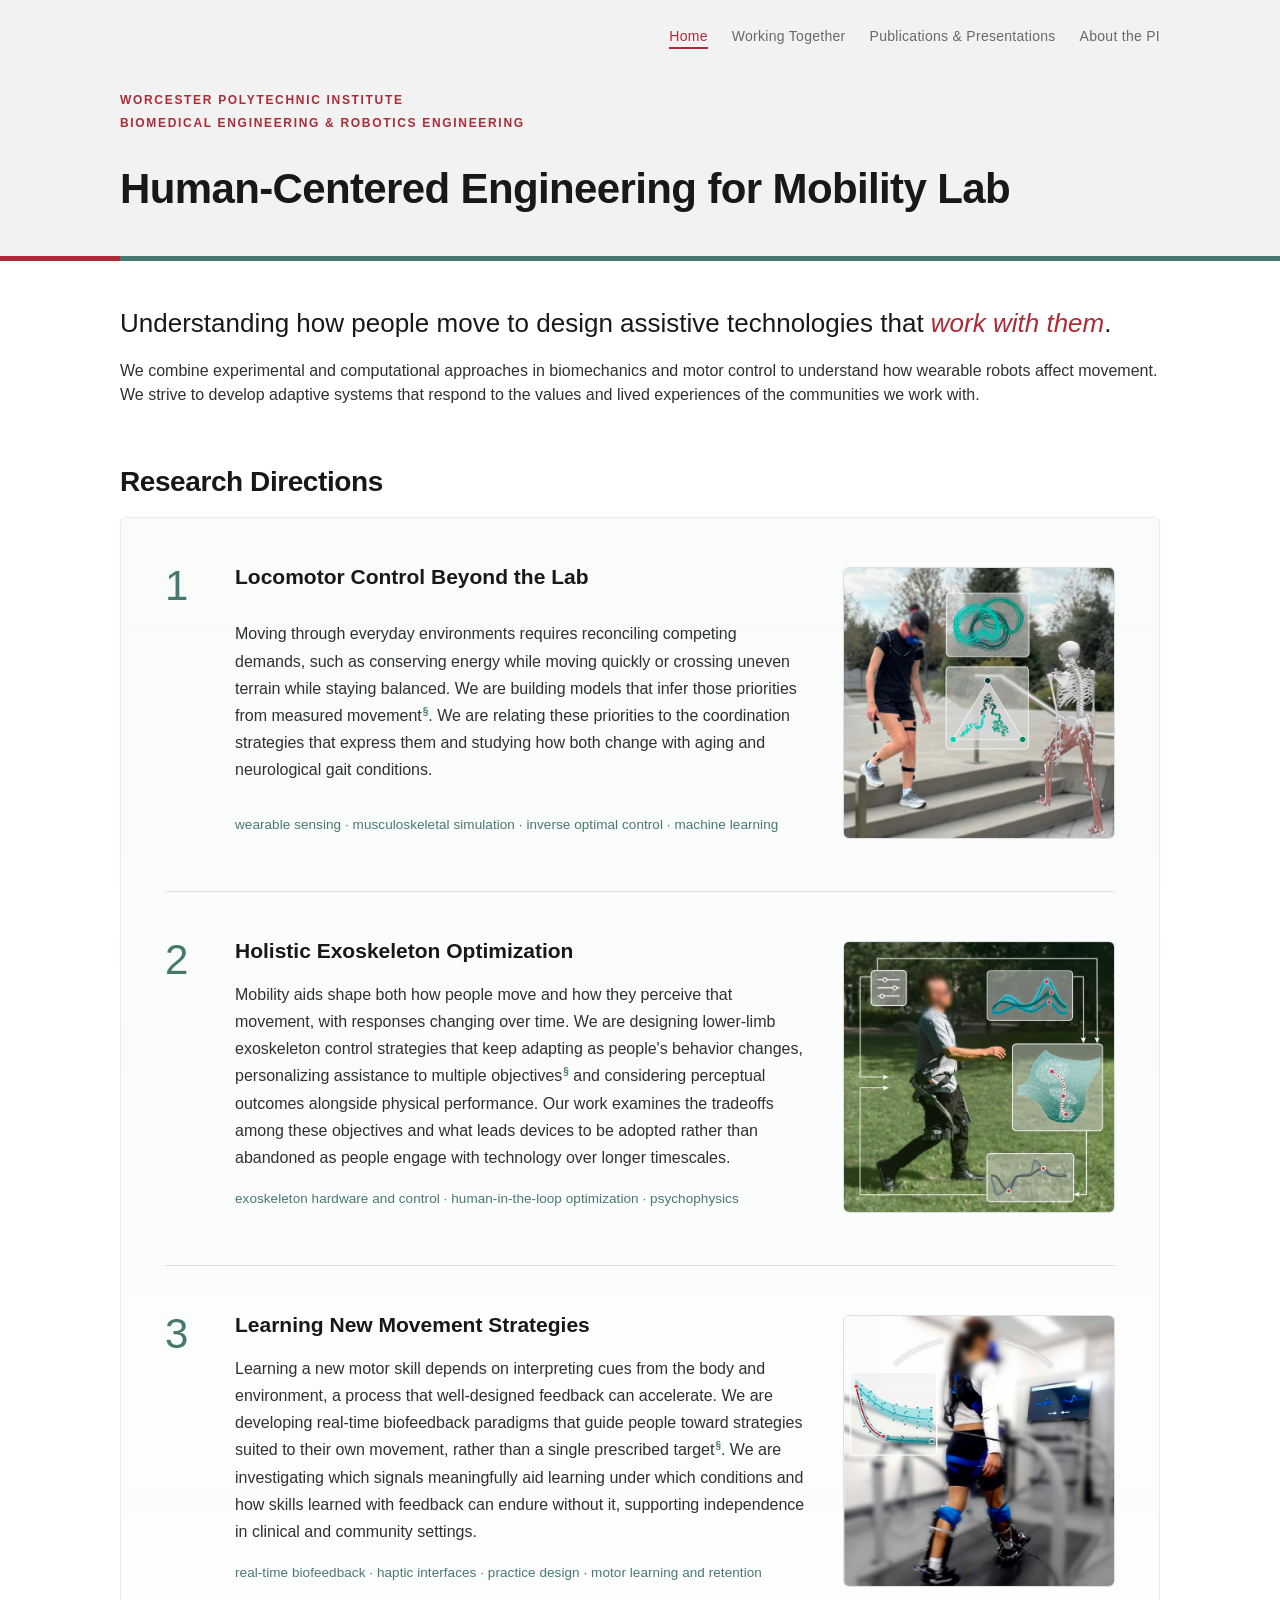
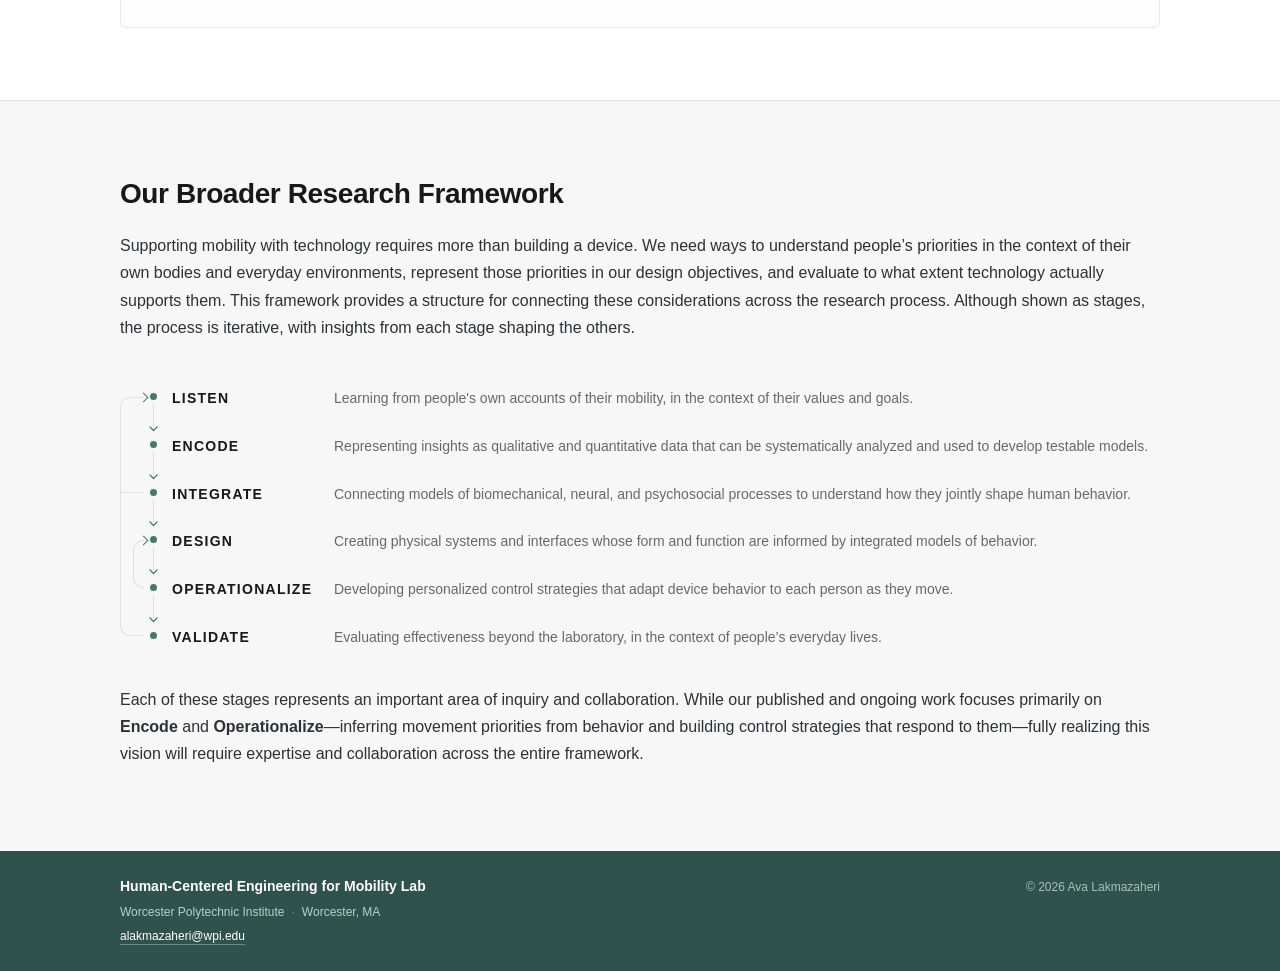
==== commit 3ecdd656: "Revise for launch" ====
--- a/index.html
+++ b/index.html
@@ -24,7 +24,7 @@
     --teal-soft:#EDF3F1;
     --wrap:1120px;
     --gutter:40px;
-    --thumb:240px;
+    --thumb:272px;
   }
 
   *{box-sizing:border-box;}
@@ -93,7 +93,7 @@
   }
   .thrust{
     display:grid;grid-template-columns:32px minmax(0,1fr) var(--thumb);
-    gap:40px 56px;padding:46px 0 52px;border-top:1px solid var(--line);align-items:start;
+    gap:40px 38px;padding:46px 0 52px;border-top:1px solid var(--line);align-items:start;
   }
   .thrust:first-child{border-top:none;}
   .thrust-index{
@@ -263,9 +263,9 @@
         <div class="thrust-index">1</div>
         <div class="thrust-body">
           <h3>Locomotor Control Beyond the Lab</h3>
-          <p>Moving through everyday environments requires reconciling competing demands, such as conserving energy while moving quickly, or crossing uneven terrain while staying balanced.
+          <p>Moving through everyday environments requires reconciling competing demands, such as conserving energy while moving quickly or crossing uneven terrain while staying balanced.
             We are building models that infer those priorities from measured movement<sup class="fn"><a href="/publications/#decoding-priorities" title="Decoding movement priorities during human walking with multiple objectives">&#167;</a></sup>.
-            We are relating these priorities to the coordination strategies that express them, and studying how both change with aging and neurological gait conditions.</p>
+            We are relating these priorities to the coordination strategies that express them and studying how both change with aging and neurological gait conditions.</p>
           <p class="approaches">wearable sensing · musculoskeletal simulation · inverse optimal control · machine learning </p>
         </div>
         <figure class="thrust-figure">
@@ -277,8 +277,8 @@
         <div class="thrust-index">2</div>
         <div class="thrust-body">
           <h3>Holistic Exoskeleton Optimization</h3>
-          <p>Mobility aids shape both how people move and how they perceive that movement, with responses changing over time. We are designing lower-limb exoskeleton control that keeps adapting as a person’s behavior changes, personalizing assistance to multiple objectives<sup class="fn"><a href="/publications/#hilo-older-adults" title="Optimizing exoskeleton assistance to improve walking speed and energy economy for older adults">&#167;</a></sup>, considering perceptual outcomes alongside physical performance. Our work examines the tradeoffs among these objectives, and what leads devices to be adopted rather than abandoned as people engage with technology over longer timescales.</p>
-          <p class="approaches">exoskeleton hardware and control · human-in-the-loop optimization · psychophysics · mixed-methods studies</p>
+          <p>Mobility aids shape both how people move and how they perceive that movement, with responses changing over time. We are designing lower-limb exoskeleton control strategies that keep adapting as people's behavior changes, personalizing assistance to multiple objectives<sup class="fn"><a href="/publications/#hilo-older-adults" title="Optimizing exoskeleton assistance to improve walking speed and energy economy for older adults">&#167;</a></sup> and considering perceptual outcomes alongside physical performance. Our work examines the tradeoffs among these objectives and what leads devices to be adopted rather than abandoned as people engage with technology over longer timescales.</p>
+          <p class="approaches">exoskeleton hardware and control · human-in-the-loop optimization · psychophysics</p>
         </div>
         <figure class="thrust-figure">
           <div class="photo"><img src="/media/thrusts_hilo.jpg" alt="Person walking outdoors in a hip exoskeleton, with arrows tracing a human-in-the-loop optimization cycle: assistance settings, measured responses, an optimization landscape, and updated torque profiles."></div>
@@ -289,7 +289,7 @@
         <div class="thrust-index">3</div>
         <div class="thrust-body">
           <h3>Learning New Movement Strategies</h3>
-          <p>Learning a new motor skill depends on interpreting cues from the body and environment, a process that well-designed feedback can accelerate. We are developing real-time biofeedback paradigms that guide people toward strategies suited to their own movement, rather than a single prescribed target<sup class="fn"><a href="/publications/#biofeedback-adaptation" title="Biofeedback speeds adaptation to exoskeleton gait assistance">&#167;</a></sup>. We are investigating which signals meaningfully aid learning under which conditions, and how skills learned with feedback can endure without it, supporting independence in clinical and community settings.</p>
+          <p>Learning a new motor skill depends on interpreting cues from the body and environment, a process that well-designed feedback can accelerate. We are developing real-time biofeedback paradigms that guide people toward strategies suited to their own movement, rather than a single prescribed target<sup class="fn"><a href="/publications/#biofeedback-adaptation" title="Biofeedback speeds adaptation to exoskeleton gait assistance">&#167;</a></sup>. We are investigating which signals meaningfully aid learning under which conditions and how skills learned with feedback can endure without it, supporting independence in clinical and community settings.</p>
           <p class="approaches">real-time biofeedback · haptic interfaces  ·  practice design  · motor learning and retention</p>
         </div>
         <figure class="thrust-figure">
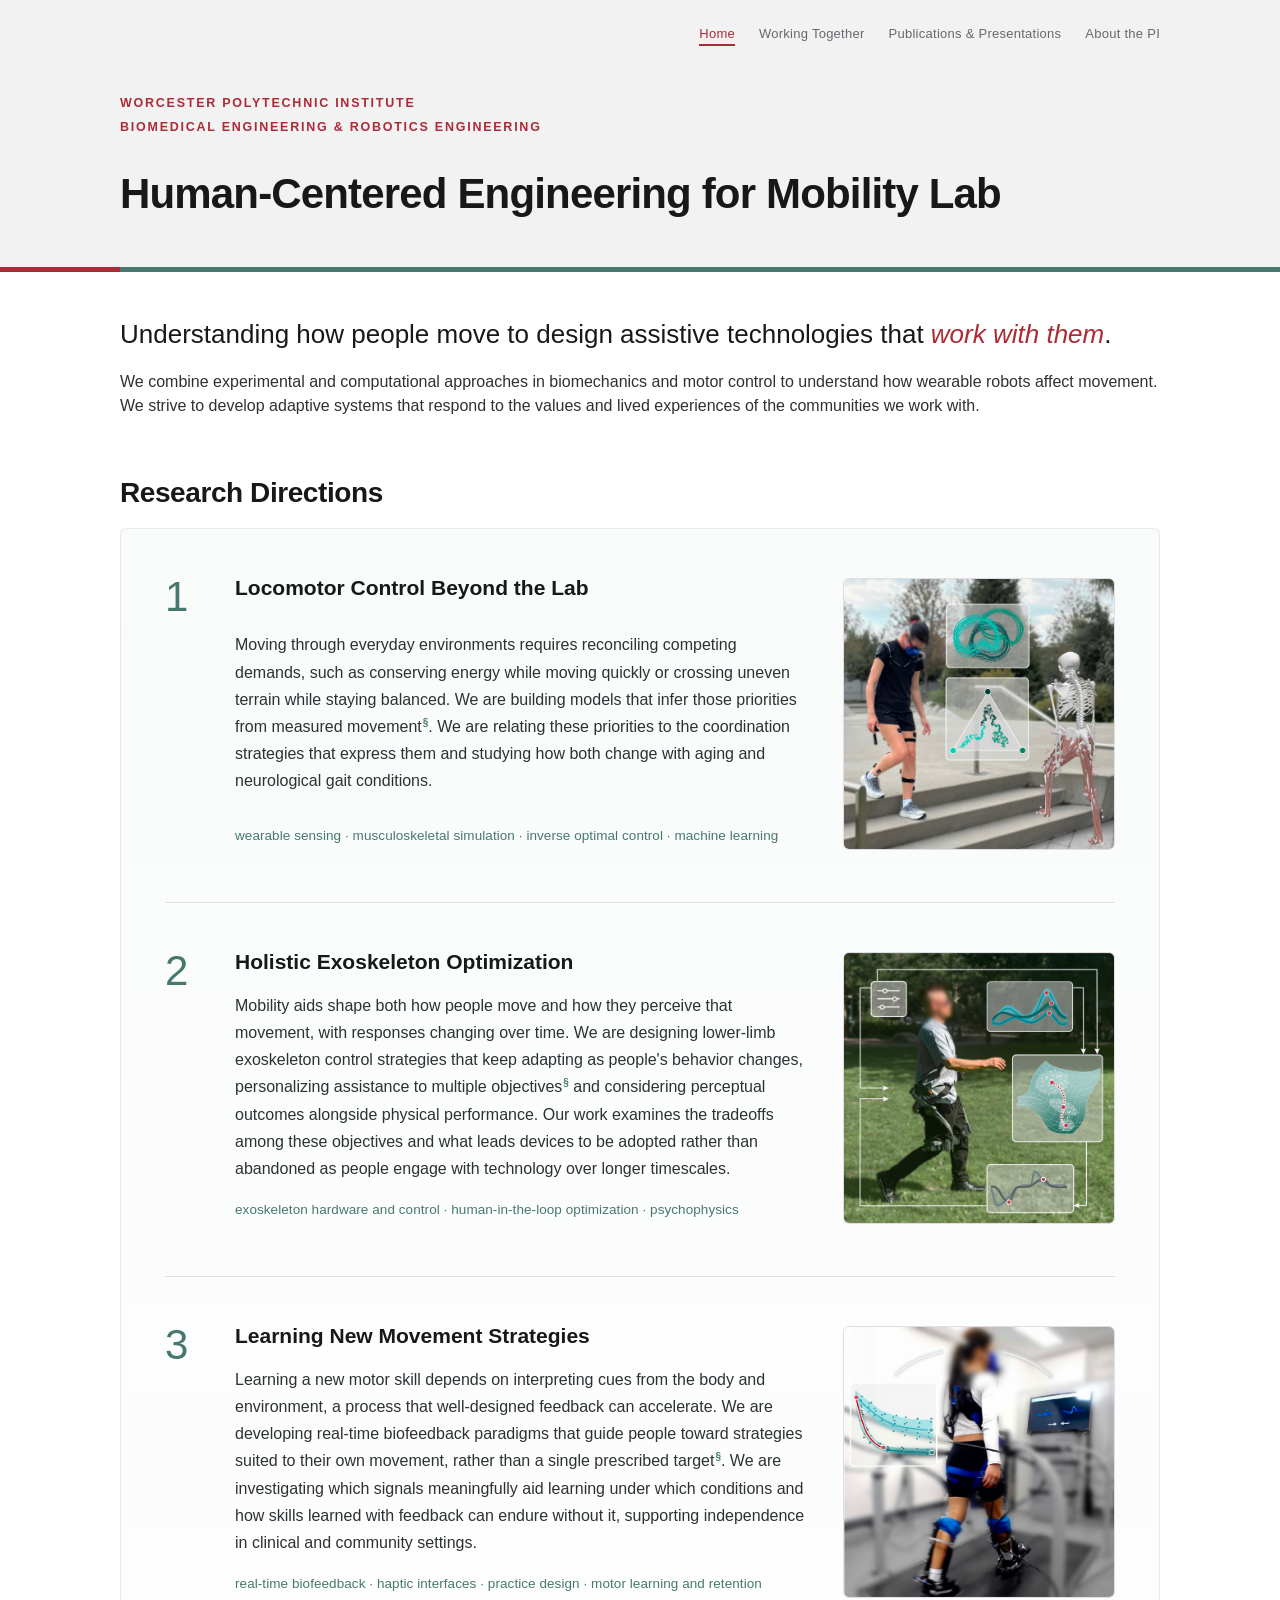
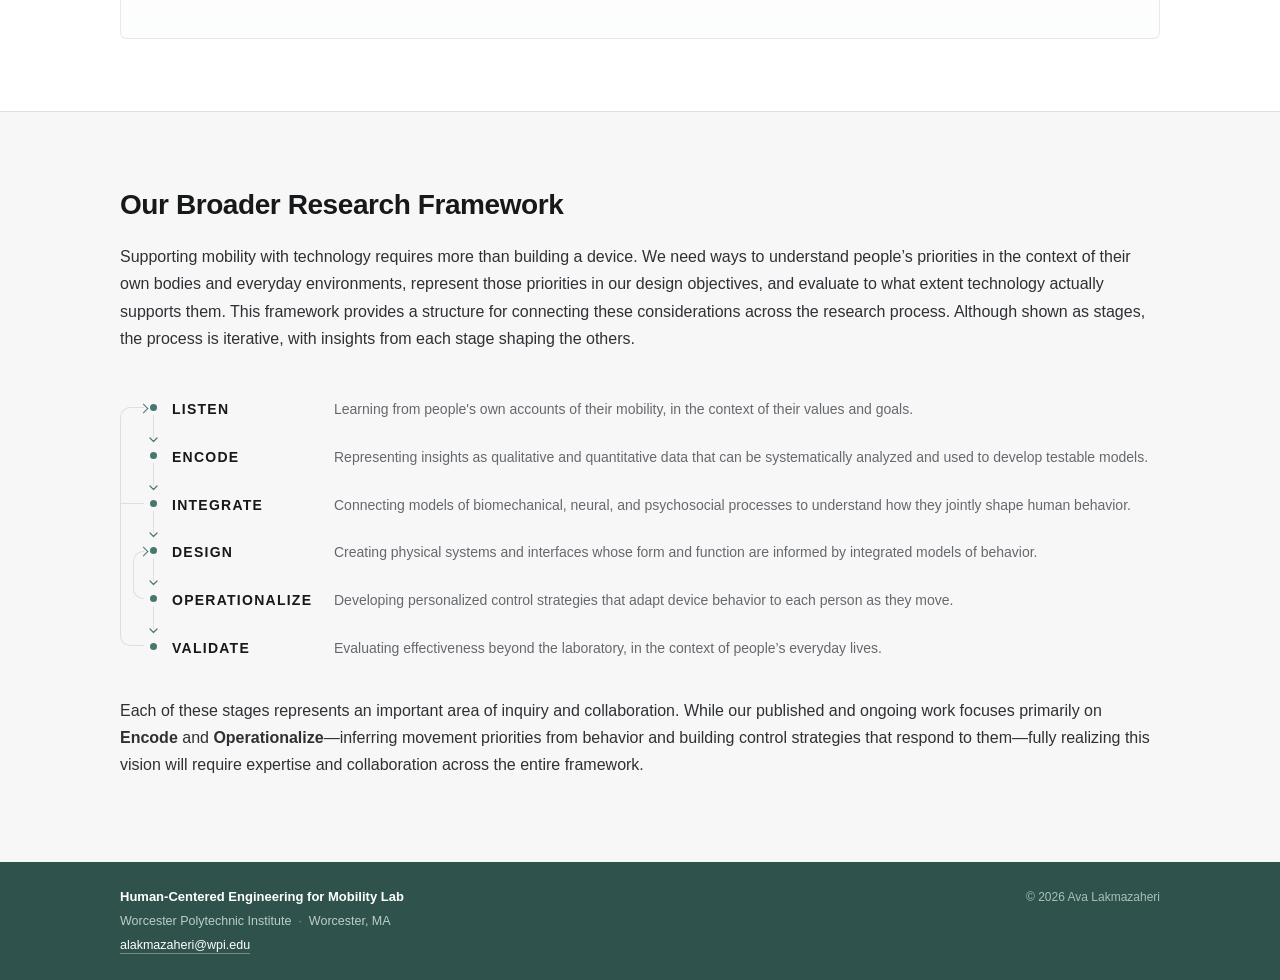
==== commit 7d1b05bc: "Styling to CSS" ====
--- a/index.html
+++ b/index.html
@@ -5,33 +5,13 @@
 <meta name="viewport" content="width=device-width, initial-scale=1">
 <title>Human-Centered Engineering for Mobility Lab — WPI</title>
 <meta name="description" content="The Human-Centered Engineering for Mobility Lab at WPI studies how people move and adapt, and designs assistive technologies that work with them.">
+<link rel="stylesheet" href="/assets/site.css">
 <style>
   :root{
-    --header:#F2F2F3;
-    --heading:#16181A;
-    --heading-deep:#0C0E10;
-    --ink:#2E3134;
-    --muted:#65696D;
-    --line:#DFDFE1;
-    --surface:#F7F7F8;
-    --paper:#ffffff;
-    --footer:#2F534C;
-    --footer-name:#ffffff;
-    --footer-text:#BBCEC9;
-    --footer-dim:#A8BFB9;
-    --crimson:#AC2B37;
-    --teal:#47786F;
-    --teal-soft:#EDF3F1;
-    --wrap:1120px;
-    --gutter:40px;
+    /* page-specific tokens; the shared palette lives in /assets/site.css */
     --thumb:272px;
   }
 
-  *{box-sizing:border-box;}
-  body{margin:0;font-family:'Helvetica Neue',Arial,sans-serif;color:var(--ink);background:var(--paper);}
-  .wrap{max-width:var(--wrap);margin:0 auto;padding:0 var(--gutter);}
-  @media (min-width:1700px){:root{--wrap:1240px;}}
-  strong{color:var(--heading);font-weight:600;}
 
   /* sections */
   .eyebrow{
@@ -52,22 +32,9 @@
     font-weight:600;
   }
 
-  /* hero */
-  .hero{background:var(--header);padding:28px 0 48px;position:relative;}
-  .hero::after{
-    content:'';position:absolute;left:0;right:0;bottom:0;height:5px;
-    background:linear-gradient(to right,
-      var(--crimson) 0,
-      var(--crimson) max(var(--gutter), calc((100% - var(--wrap))/2 + var(--gutter))),
-      var(--teal) 0);
-  }
-  .topnav{display:flex;justify-content:flex-end;gap:24px;margin-bottom:40px;}
-  .topnav a{color:var(--muted);font-size:14px;text-decoration:none;letter-spacing:.02em;padding-bottom:3px;border-bottom:2px solid transparent;}
-  .topnav a:hover{color:var(--heading);}
-  .topnav a.here{color:var(--crimson);border-bottom-color:var(--crimson);}
-  .kicker{font-size:12px;letter-spacing:.14em;text-transform:uppercase;color:var(--crimson);font-weight:700;margin-bottom:30px;line-height:1.9;}
-  .kicker .sep{margin:0 .75em;opacity:.55;}
-  .hero h1{font-size:42px;line-height:1.15;margin:0;color:var(--heading);font-weight:600;letter-spacing:-.015em;}
+  /* hero, top nav, kicker and footer: /assets/site.css */
+  /* this page's kicker runs to two lines, so it gets more air than the default */
+  .kicker{line-height:1.9;margin-bottom:30px;}
 
   /* mission */
   .mission{padding:40px 0 58px;background:var(--paper);}
@@ -197,10 +164,7 @@
     .framework-figure{margin-top:34px;}
   }
   @media (max-width:760px){
-    :root{--gutter:24px;}
-    .hero{padding:22px 0 40px;}
-    .hero h1{font-size:28px;}
-    .topnav{justify-content:flex-start;flex-wrap:wrap;gap:16px;margin-bottom:28px;}
+    .hero h1{font-size:28px;} /* the lab name is long; smaller than the shared 32px */
     .mission{padding:44px 0 46px;}
     .mission .tagline{font-size:22px;line-height:1.5;}
     .thrusts{padding-bottom:64px;}
@@ -216,18 +180,6 @@
     .stage h5{margin-bottom:2px;}
   }
 
-  /* footer */
-  .site-footer{background:var(--footer);color:var(--footer-text);font-size:14px;padding:24px 0 22px;}
-  .site-footer p{margin:0 0 3px;line-height:1.7;}
-  .site-footer a{color:var(--footer-name);text-decoration:none;border-bottom:1px solid rgba(255,255,255,.32);padding-bottom:1px;}
-  .site-footer a:hover{border-bottom-color:var(--footer-name);}
-  .footer-toprow{display:flex;justify-content:space-between;align-items:baseline;gap:28px;margin:0 0 3px;}
-  .footer-toprow p{margin:0;}
-  .footer-name{color:var(--footer-name);font-weight:600;}
-  .footer-cr{color:var(--footer-dim);font-size:12px;white-space:nowrap;}
-  .footer-meta{font-size:12px;}
-  .footer-sep{opacity:.5;padding:0 7px;}
-  @media (max-width:760px){.site-footer{padding:22px 0 20px;}.footer-toprow{flex-direction:column;align-items:flex-start;gap:6px;}}
 </style>
 </head>
 <body>
--- a/assets/site.css
+++ b/assets/site.css
@@ -0,0 +1,78 @@
+/* ============================================================
+   HEM Lab — shared site shell
+   Design tokens, page frame, hero + top nav, and footer.
+   Loaded by every top-level page (/, /working-together/,
+   /publications/, /about/). Change it here once and all four
+   pages follow. Page-specific CSS stays in that page's <style>.
+   ============================================================ */
+
+:root{
+  --header:#F2F2F3;
+  --heading:#16181A;
+  --heading-deep:#0C0E10;
+  --ink:#2E3134;
+  --muted:#65696D;
+  --line:#DFDFE1;
+  --surface:#F7F7F8;
+  --paper:#ffffff;
+  --footer:#2F534C;
+  --footer-name:#ffffff;
+  --footer-text:#BBCEC9;
+  --footer-dim:#A8BFB9;
+  --crimson:#AC2B37;
+  --teal:#47786F;
+  --teal-soft:#EDF3F1;
+  --wrap:1120px;
+  --gutter:40px;
+}
+
+/* FRAME */
+*{box-sizing:border-box;}
+body{margin:0;font-family:'Helvetica Neue',Arial,sans-serif;color:var(--ink);background:var(--paper);}
+.wrap{max-width:var(--wrap);margin:0 auto;padding:0 var(--gutter);}
+@media (min-width:1700px){:root{--wrap:1240px;}}
+strong{color:var(--heading);font-weight:600;}
+
+/* HERO: institutional identity */
+.hero{background:var(--header);padding:26px 0 54px;position:relative;}
+.hero::after{
+  content:'';position:absolute;left:0;right:0;bottom:0;height:5px;
+  /* the crimson/teal break lands on the content edge at every width */
+  background:linear-gradient(to right,
+    var(--crimson) 0,
+    var(--crimson) max(var(--gutter), calc((100% - var(--wrap))/2 + var(--gutter))),
+    var(--teal) 0);
+}
+.hero h1{font-size:42px;line-height:1.15;margin:0;color:var(--heading);font-weight:650;letter-spacing:-.02em;}
+
+/* TOP NAV: same markup on every page; mark the current tab with class="here" */
+.topnav{display:flex;justify-content:flex-end;gap:24px;margin-bottom:46px;}
+.topnav a{color:var(--muted);font-size:13px;text-decoration:none;letter-spacing:.02em;padding-bottom:3px;border-bottom:2px solid transparent;}
+.topnav a:hover{color:var(--heading);}
+.topnav a.here{color:var(--crimson);border-bottom-color:var(--crimson);}
+
+/* KICKER: the line above the page title */
+.kicker{font-size:12.5px;letter-spacing:.14em;text-transform:uppercase;color:var(--crimson);font-weight:700;margin-bottom:16px;}
+.kicker .sep{margin:0 .75em;opacity:.55;}
+
+/* FOOTER */
+.site-footer{background:var(--footer);color:var(--footer-text);font-size:13px;padding:24px 0 22px;}
+.site-footer p{margin:0 0 3px;line-height:1.65;}
+.site-footer a{color:var(--footer-name);text-decoration:none;border-bottom:1px solid rgba(255,255,255,.32);padding-bottom:1px;}
+.site-footer a:hover{border-bottom-color:var(--footer-name);}
+.footer-toprow{display:flex;justify-content:space-between;align-items:baseline;gap:28px;margin:0 0 3px;}
+.footer-toprow p{margin:0;}
+.footer-name{color:var(--footer-name);font-weight:600;}
+.footer-cr{color:var(--footer-dim);font-size:12px;white-space:nowrap;}
+.footer-meta{font-size:12.5px;}
+.footer-sep{opacity:.5;padding:0 7px;}
+
+/* NARROW SCREENS: the shell only. Page content keeps its own breakpoints. */
+@media (max-width:760px){
+  :root{--gutter:24px;}
+  .hero{padding:22px 0 40px;}
+  .hero h1{font-size:32px;}
+  .topnav{justify-content:flex-start;flex-wrap:wrap;gap:16px;margin-bottom:36px;}
+  .site-footer{padding:22px 0 20px;}
+  .footer-toprow{flex-direction:column;align-items:flex-start;gap:6px;}
+}
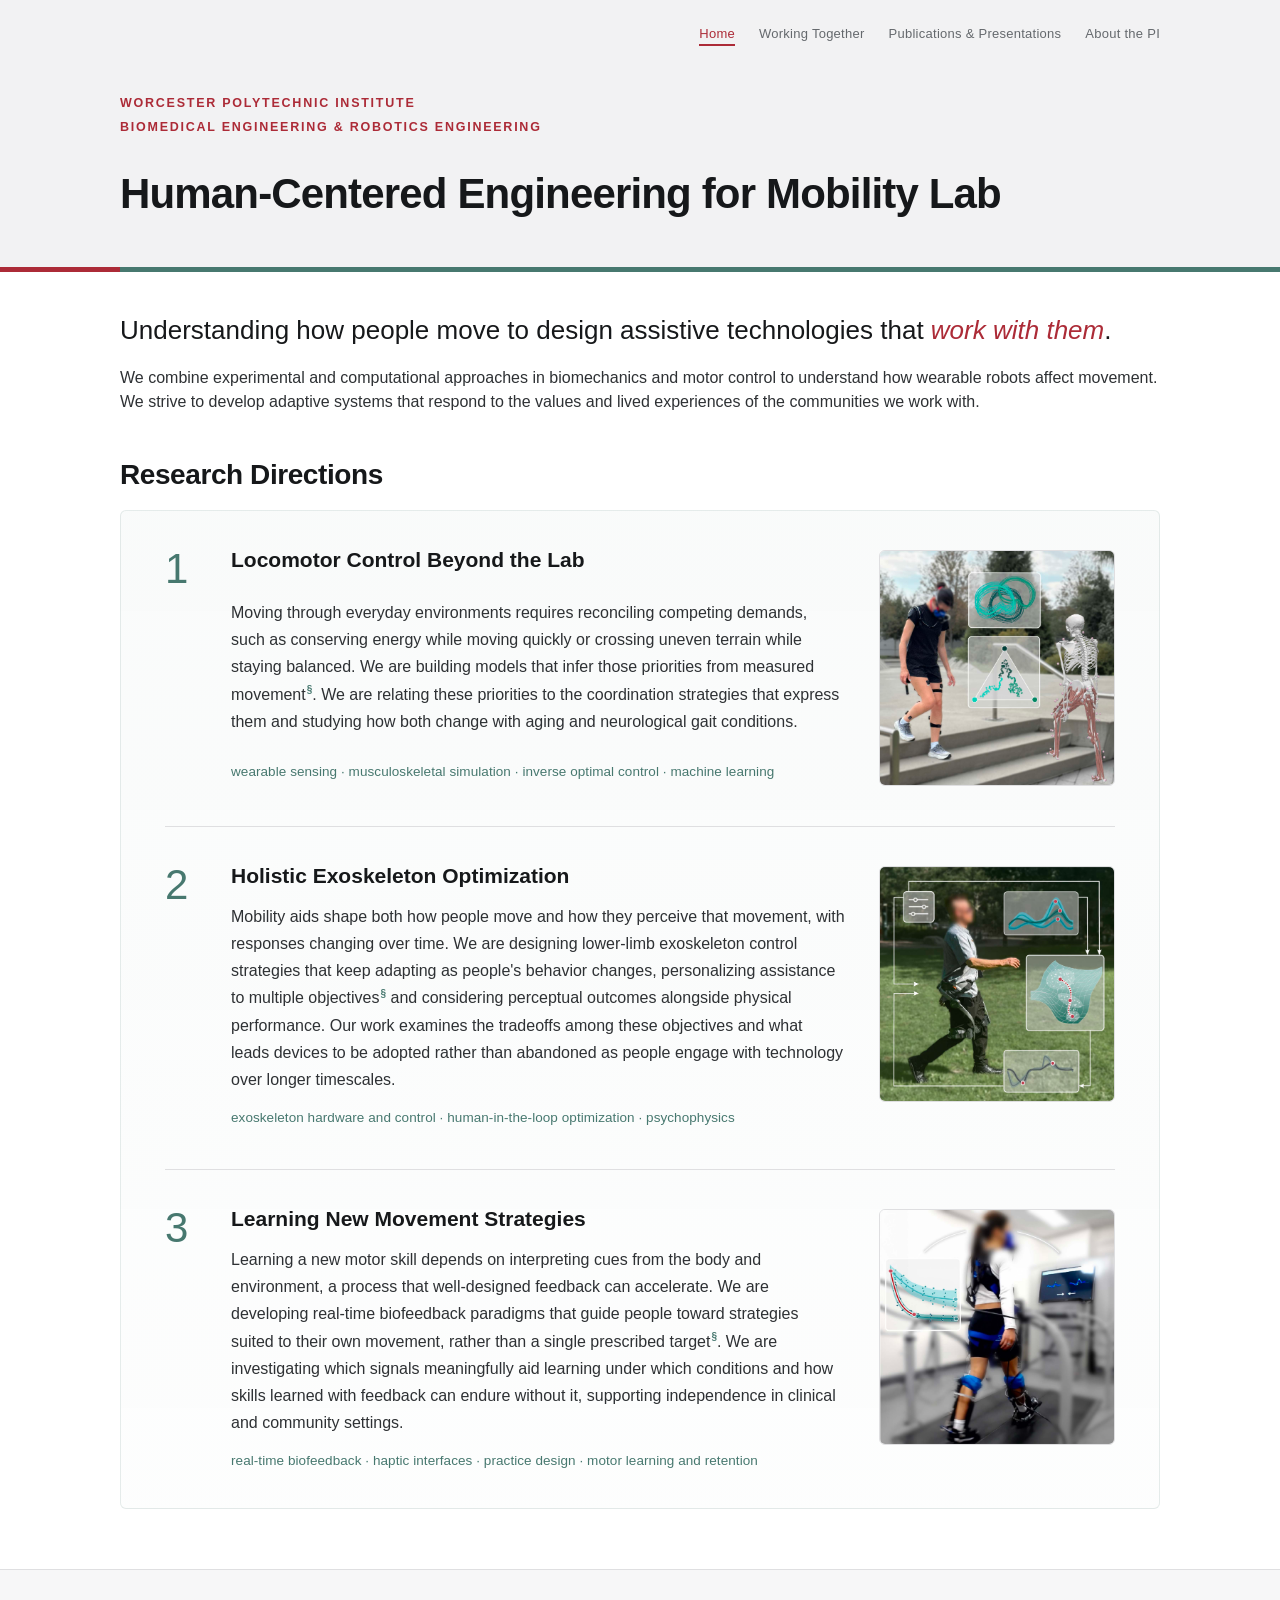
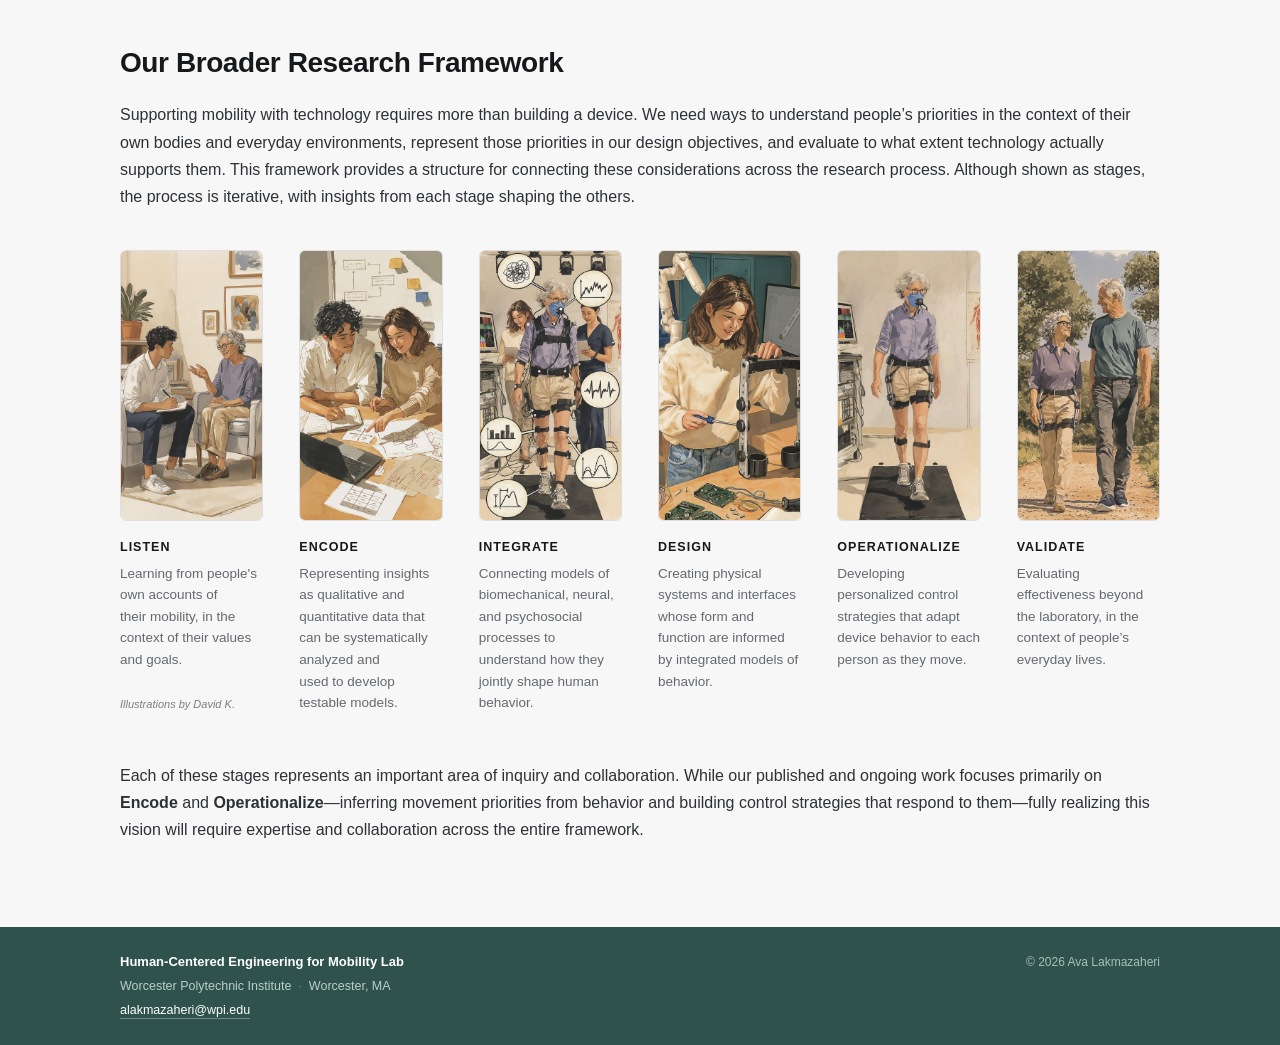
==== commit 9cfb6210: "Add framework graphic" ====
--- a/index.html
+++ b/index.html
@@ -9,7 +9,7 @@
 <style>
   :root{
     /* page-specific tokens; the shared palette lives in /assets/site.css */
-    --thumb:272px;
+    --thumb:236px;
   }
 
 
@@ -37,7 +37,7 @@
   .kicker{line-height:1.9;margin-bottom:30px;}
 
   /* mission */
-  .mission{padding:40px 0 58px;background:var(--paper);}
+  .mission{padding:36px 0 44px;background:var(--paper);}
   .mission .tagline{
     margin:0;
     font-size:26px;line-height:1.7;font-weight:400;
@@ -50,7 +50,7 @@
   }
 
   /* research */
-  .thrusts{padding:0 0 72px;}
+  .thrusts{padding:0 0 60px;}
   .research-header{margin-bottom:18px;}
   .thrusts .panel{
     padding:0 44px;
@@ -60,7 +60,7 @@
   }
   .thrust{
     display:grid;grid-template-columns:32px minmax(0,1fr) var(--thumb);
-    gap:40px 38px;padding:46px 0 52px;border-top:1px solid var(--line);align-items:start;
+    gap:40px 34px;padding:36px 0 40px;border-top:1px solid var(--line);align-items:start;
   }
   .thrust:first-child{border-top:none;}
   .thrust-index{
@@ -83,7 +83,7 @@
   }
   .thrust .photo img{width:100%;height:100%;object-fit:cover;display:block;object-position:center;}
   .thrust-figure{margin:0;}
-  .thrust:last-of-type{padding-bottom:40px;}
+  .thrust:last-of-type{padding-bottom:36px;}
   .panel-note{
     margin:14px 0 8px; text-align:right;
     font-size:12px;line-height:1.6;color:var(--muted);
@@ -94,59 +94,29 @@
   .framework-header{margin-bottom:22px;}
   .framework-copy p{font-size:16px;line-height:1.7;color:var(--ink);margin:0 0 16px;}
   .framework-copy p:last-child{margin-bottom:0;}
-  .framework-figure{margin:46px 0 0;}
-
-  .stage-row{
-    margin:0;
-    display:grid;grid-template-columns:30px minmax(0,1fr);
-  }
-  .stage-row > .stage{
-    position:relative;grid-column:2;
-    display:grid;grid-template-columns:132px minmax(0,1fr);
-    gap:0 30px;padding:0 0 24px 22px;
-  }
-  .stage:nth-of-type(1){grid-row:1;} .stage:nth-of-type(2){grid-row:2;}
-  .stage:nth-of-type(3){grid-row:3;} .stage:nth-of-type(4){grid-row:4;}
-  .stage:nth-of-type(5){grid-row:5;} .stage:nth-of-type(6){grid-row:6;padding-bottom:0;}
-  /* stage marker */
-  .stage::after{
-    content:'';position:absolute;left:0;top:6px;
-    width:7px;height:7px;border-radius:50%;background:var(--teal);
-  }
-  /* downward connector, omitted on the final stage */
-  .stage::before{
-    content:'';position:absolute;left:-1px;top:17px;bottom:3px;width:9px;
-    background:
-      url("data:image/svg+xml;utf8,<svg xmlns='http://www.w3.org/2000/svg' width='9' height='6'><polyline points='1,1 4.5,4.5 8,1' fill='none' stroke='%2347786F' stroke-width='1.2' stroke-linecap='round' stroke-linejoin='round'/></svg>") no-repeat 50% 100%,
-      linear-gradient(var(--line),var(--line)) no-repeat 50% 0/1px calc(100% - 5px);
-  }
-  .stage:nth-of-type(6)::before{display:none;}
+  .framework-figure{margin:40px 0 0;}
+  /* credit sits at the foot of the Listen column, level with the last line of the longest description */
+  .illus-credit{margin:auto 0 0;padding-top:12px;font-size:11px;line-height:20.15px;color:var(--muted);opacity:.85;font-style:italic;}
+
+  /* stage filmstrip: six equal columns */
+  .flow-scroll{margin:0 -18px;}
+  .flow{position:relative;}
+
+  .stages{display:grid;grid-template-columns:repeat(6,minmax(0,1fr));margin:0;padding:0;list-style:none;}
+  .stage{padding:0 18px;display:flex;flex-direction:column;}
+  .stage-img{
+    aspect-ratio:400/756;border-radius:6px;overflow:hidden;
+    border:1px solid var(--line);background:var(--teal-soft);
+  }
+  .stage-img img{width:100%;height:100%;object-fit:cover;display:block;}
   .stage h5{
-    margin:0;font-size:14px;color:var(--heading);
-    text-transform:uppercase;letter-spacing:.09em;line-height:1.6;
-  }
-  .stage p{margin:0;font-size:14px;line-height:1.7;color:var(--muted);}
-  /* feedback paths, drawn clear of the markers */
-  .arc,.feeder{grid-column:1;pointer-events:none;}
-  .arc{
-    position:relative;margin:9.5px 6px -9.5px 0;
-    border:1px solid var(--line);border-right:none;border-radius:10px 0 0 10px;
-  }
-  .arc::after{
-    content:'';position:absolute;right:-3px;top:-3.5px;width:6px;height:6px;
-    border-top:1px solid var(--teal);border-right:1px solid var(--teal);
-    transform:rotate(45deg);
-  }
-  .arc-return{grid-row:1 / 6;margin-left:0;}
-  .arc-op-design{grid-row:4 / 5;margin-left:13px;}
-  /* Integrate joins the same return path rather than drawing its own arc */
-  .feeder{
-    grid-row:3;align-self:start;height:1px;margin:9.5px 6px 0 0;
-    background:var(--line);
-  }
+    margin:18px 0 6px;font-size:12.5px;color:var(--heading);
+    text-transform:uppercase;letter-spacing:.08em;line-height:1.4;
+  }
+  .stage p:not(.illus-credit){margin:0;font-size:13.5px;line-height:1.6;color:var(--muted);text-wrap:pretty;}
   .stage-ref{color:var(--teal);font-weight:600;letter-spacing:.03em;}
   .framework-note{
-    margin:36px 0 0;
+    margin:48px 0 0;
     font-size:16px;line-height:1.7;color:var(--ink);
   }
   .framework-note .note-copy{margin:0;}
@@ -155,6 +125,15 @@
   @media (max-width:980px){
     .thrust{grid-template-columns:32px minmax(0,1fr) 200px;gap:40px 48px;}
     .thrust-body{min-height:200px;}
+  }
+  /* below ~1060px the strip keeps its desktop proportions and scrolls sideways */
+  @media (max-width:1060px){
+    .flow-scroll{
+      overflow-x:auto;scroll-snap-type:x proximity;-webkit-overflow-scrolling:touch;
+      margin:0 calc(-1 * var(--gutter));padding:0 calc(var(--gutter) - 18px) 10px;
+    }
+    .flow{width:1060px;}
+    .stage{scroll-snap-align:start;scroll-margin-left:calc(var(--gutter) - 18px);}
   }
   @media (max-width:860px){
     .mission .tagline{font-size:25px;}
@@ -173,11 +152,6 @@
     .thrust-index{font-size:30px;}
     .thrust-figure{grid-column:1;max-width:300px;margin-top:13px;}
     .framework{padding:52px 0 58px;}
-    .stage-row{grid-template-columns:22px minmax(0,1fr);}
-    .arc{border-radius:8px 0 0 8px;}
-    .arc-op-design{margin-left:9px;}
-    .stage-row > .stage{grid-template-columns:minmax(0,1fr);gap:0;padding-left:18px;}
-    .stage h5{margin-bottom:2px;}
   }
 
 </style>
@@ -266,17 +240,37 @@
     </div>
 
     <figure class="framework-figure">
-      <figcaption class="stage-row">
-        <div class="stage"><h5>Listen</h5><p>Learning from people's own accounts of their mobility, in the context of their values and goals.</p></div>
-        <div class="stage"><h5>Encode</h5><p>Representing insights as qualitative and quantitative data that can be systematically analyzed and used to develop testable models.</p></div>
-        <div class="stage"><h5>Integrate</h5><p>Connecting models of biomechanical, neural, and psychosocial processes to understand how they jointly shape human behavior.</p></div>
-        <div class="stage"><h5>Design</h5><p>Creating physical systems and interfaces whose form and function are informed by integrated models of behavior.</p></div>
-        <div class="stage"><h5>Operationalize</h5><p>Developing personalized control strategies that adapt device behavior to each person as they move.</p></div>
-        <div class="stage"><h5>Validate</h5><p>Evaluating effectiveness beyond the laboratory, in the context of people’s everyday lives.</p></div>
-        <div class="arc arc-return" aria-hidden="true"></div>
-        <div class="feeder" aria-hidden="true"></div>
-        <div class="arc arc-op-design" aria-hidden="true"></div>
-      </figcaption>
+      <div class="flow-scroll">
+        <div class="flow">
+          <ol class="stages">
+          <li class="stage">
+            <div class="stage-img"><img src="/media/stage_listen.jpg" alt="A researcher takes notes while listening to an older woman describe her experiences in a living room." width="400" height="756" loading="lazy"></div>
+            <h5>Listen</h5><p>Learning from people's own accounts of their mobility, in the context of their values and goals.</p>
+            <p class="illus-credit">Illustrations by David K.</p>
+          </li>
+          <li class="stage">
+            <div class="stage-img"><img src="/media/stage_encode.jpg" alt="Two researchers work through notes, diagrams, and coded data spread across a table." width="400" height="756" loading="lazy"></div>
+            <h5>Encode</h5><p>Representing insights as qualitative and quantitative data that can be systematically analyzed and used to develop testable models.</p>
+          </li>
+          <li class="stage">
+            <div class="stage-img"><img src="/media/stage_integrate.jpg" alt="An older woman walks on a treadmill in a lab wearing sensors and a metabolic mask, surrounded by plots of biomechanical and neural signals." width="400" height="756" loading="lazy"></div>
+            <h5>Integrate</h5><p>Connecting models of biomechanical, neural, and psychosocial processes to understand how they jointly shape human behavior.</p>
+          </li>
+          <li class="stage">
+            <div class="stage-img"><img src="/media/stage_design.jpg" alt="An engineer assembles an exoskeleton frame at a workbench scattered with circuit boards and tools." width="400" height="756" loading="lazy"></div>
+            <h5>Design</h5><p>Creating physical systems and interfaces whose form and function are informed by integrated models of behavior.</p>
+          </li>
+          <li class="stage">
+            <div class="stage-img"><img src="/media/stage_operationalize.jpg" alt="An older woman walks on a treadmill in a hip exoskeleton while its assistance is tuned." width="400" height="756" loading="lazy"></div>
+            <h5>Operationalize</h5><p>Developing personalized control strategies that adapt device behavior to each person as they move.</p>
+          </li>
+          <li class="stage">
+            <div class="stage-img"><img src="/media/stage_validate.jpg" alt="An older woman wearing a hip exoskeleton walks along an outdoor trail with a companion." width="400" height="756" loading="lazy"></div>
+            <h5>Validate</h5><p>Evaluating effectiveness beyond the laboratory, in the context of people’s everyday lives.</p>
+          </li>
+          </ol>
+        </div>
+      </div>
     </figure>
 
     <div class="framework-note">
